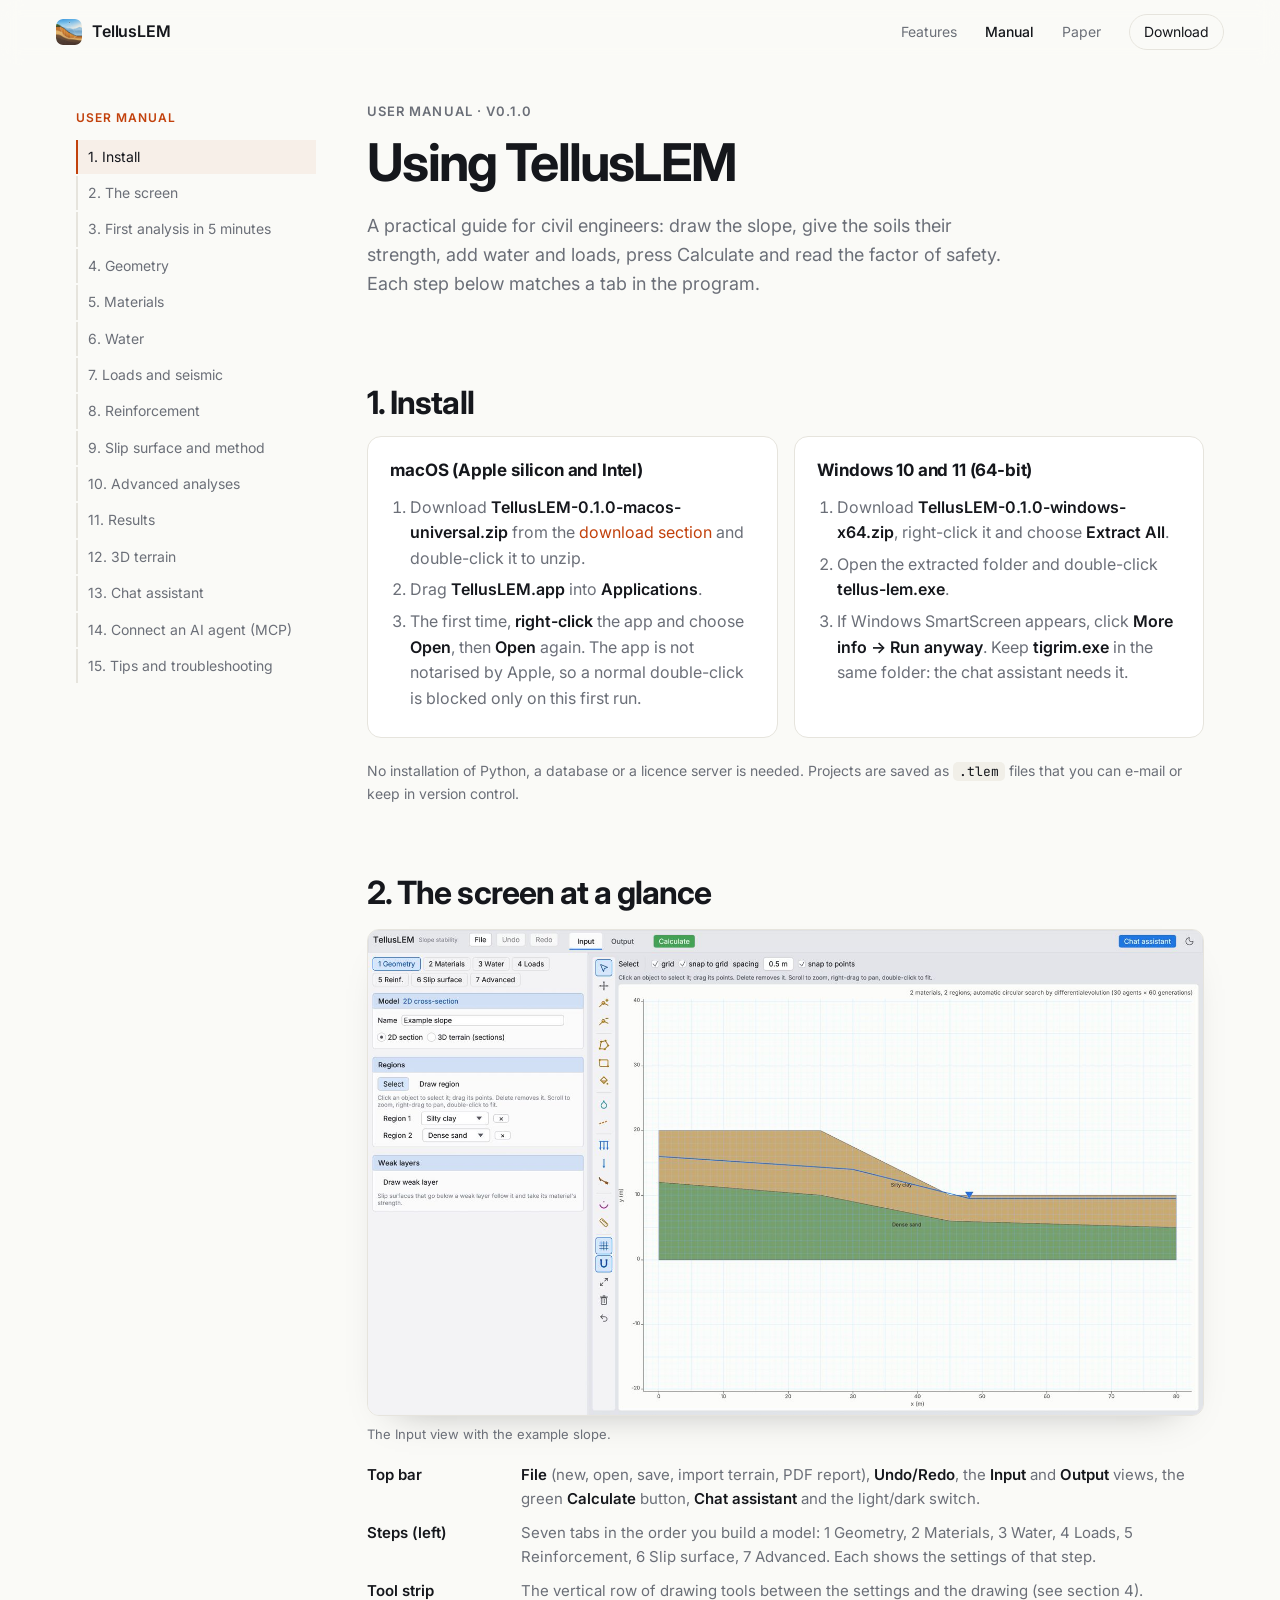
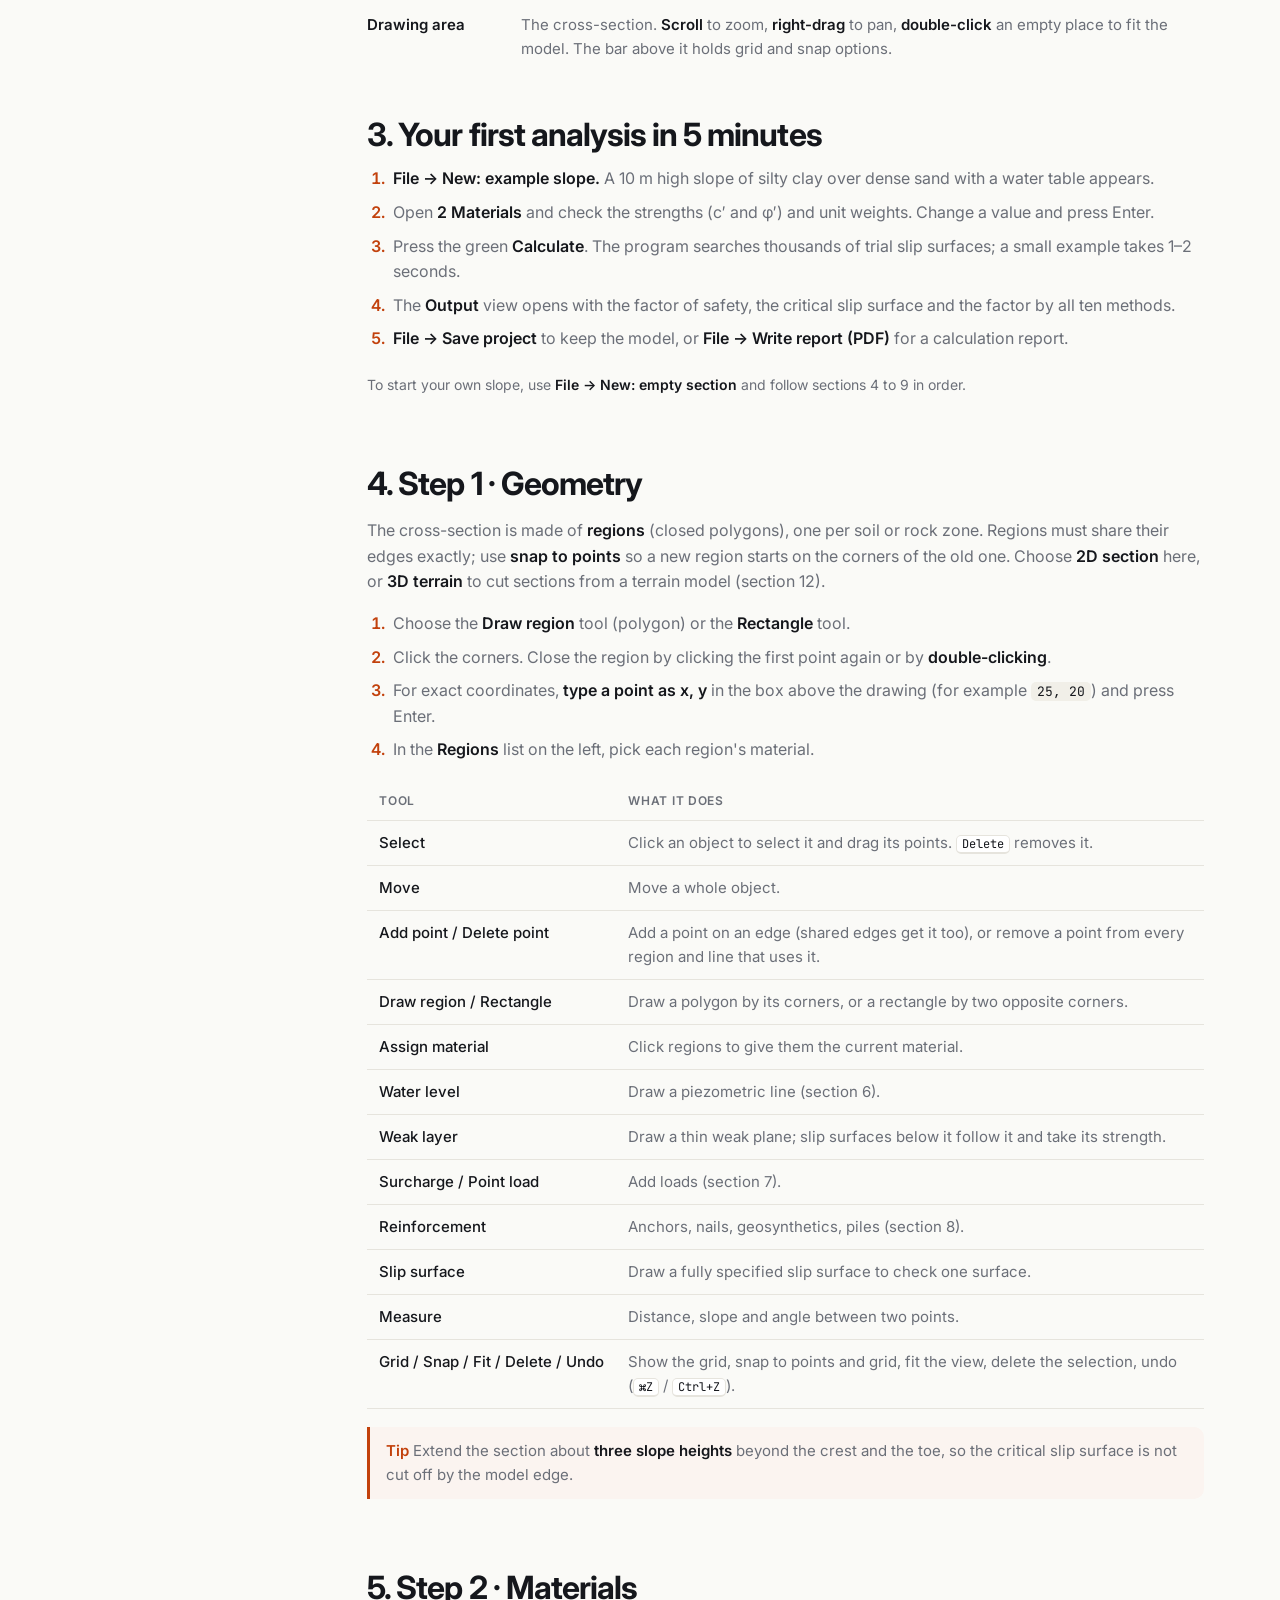
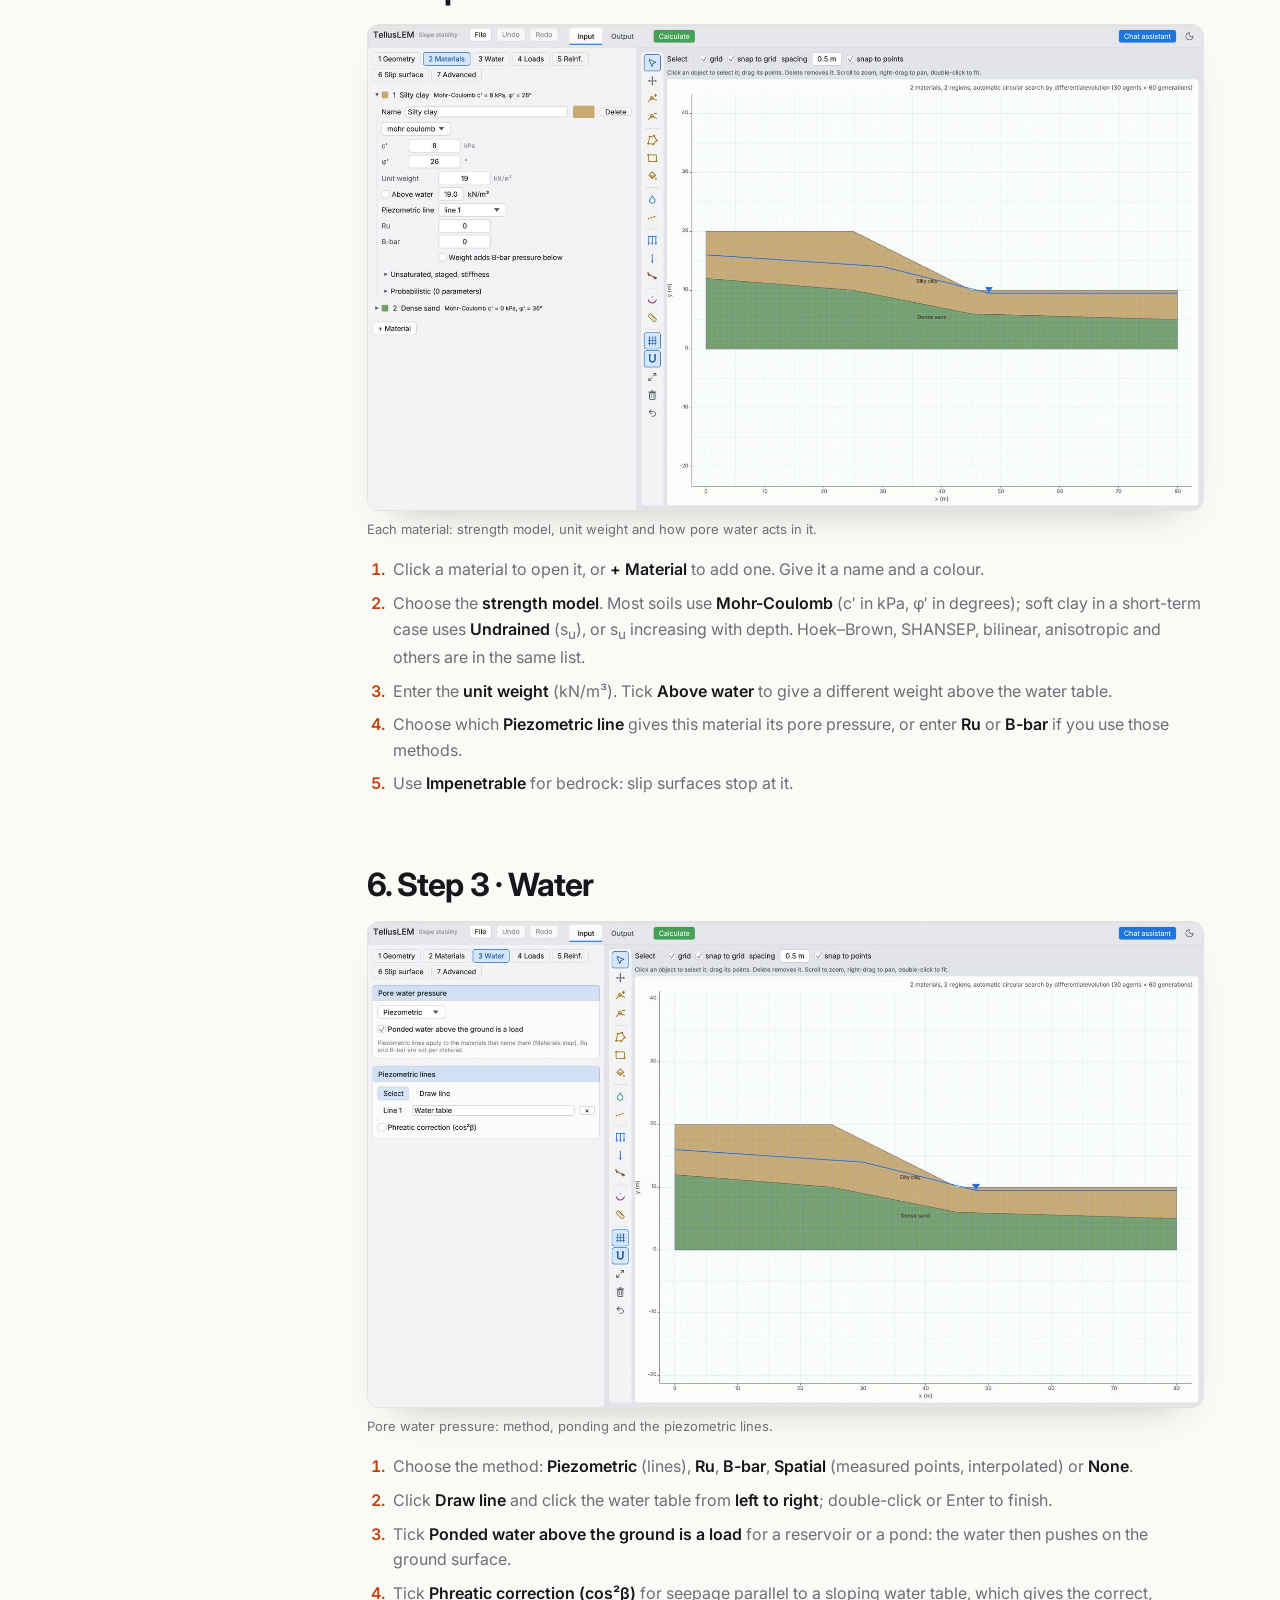
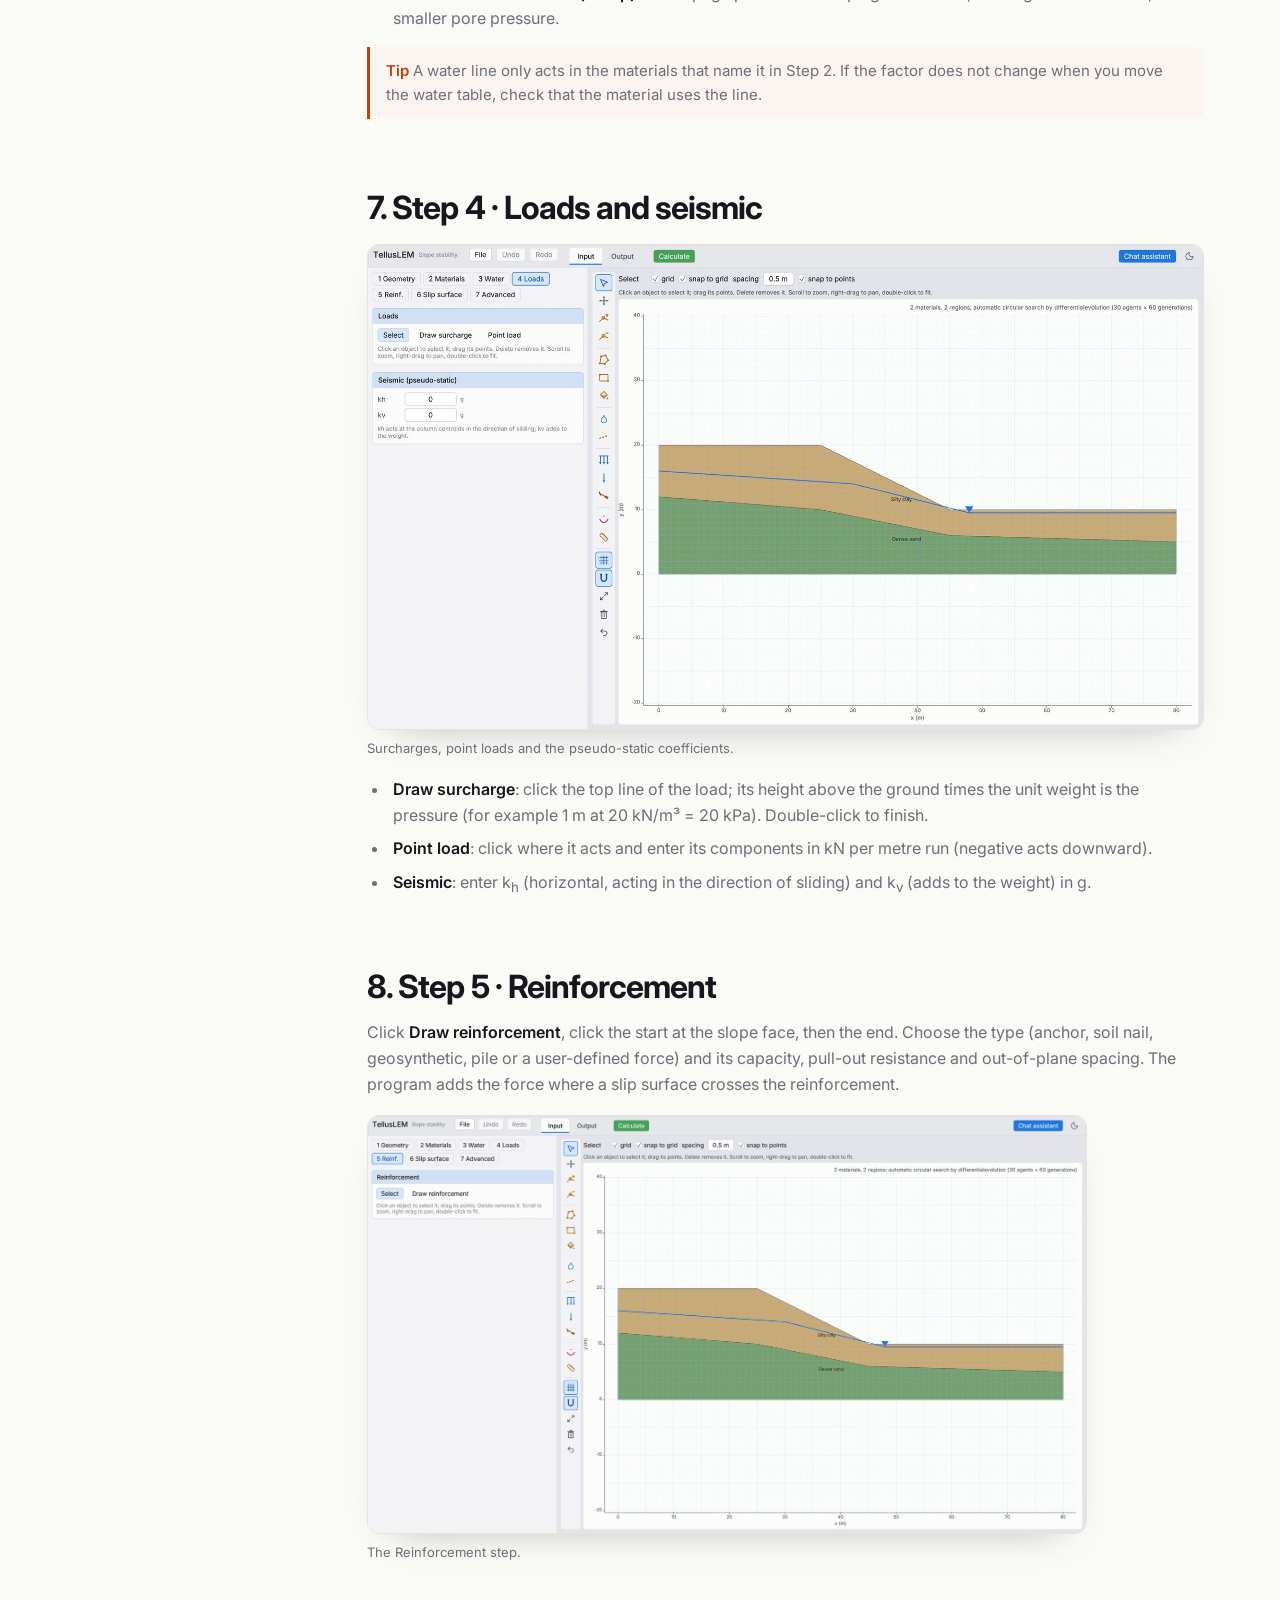
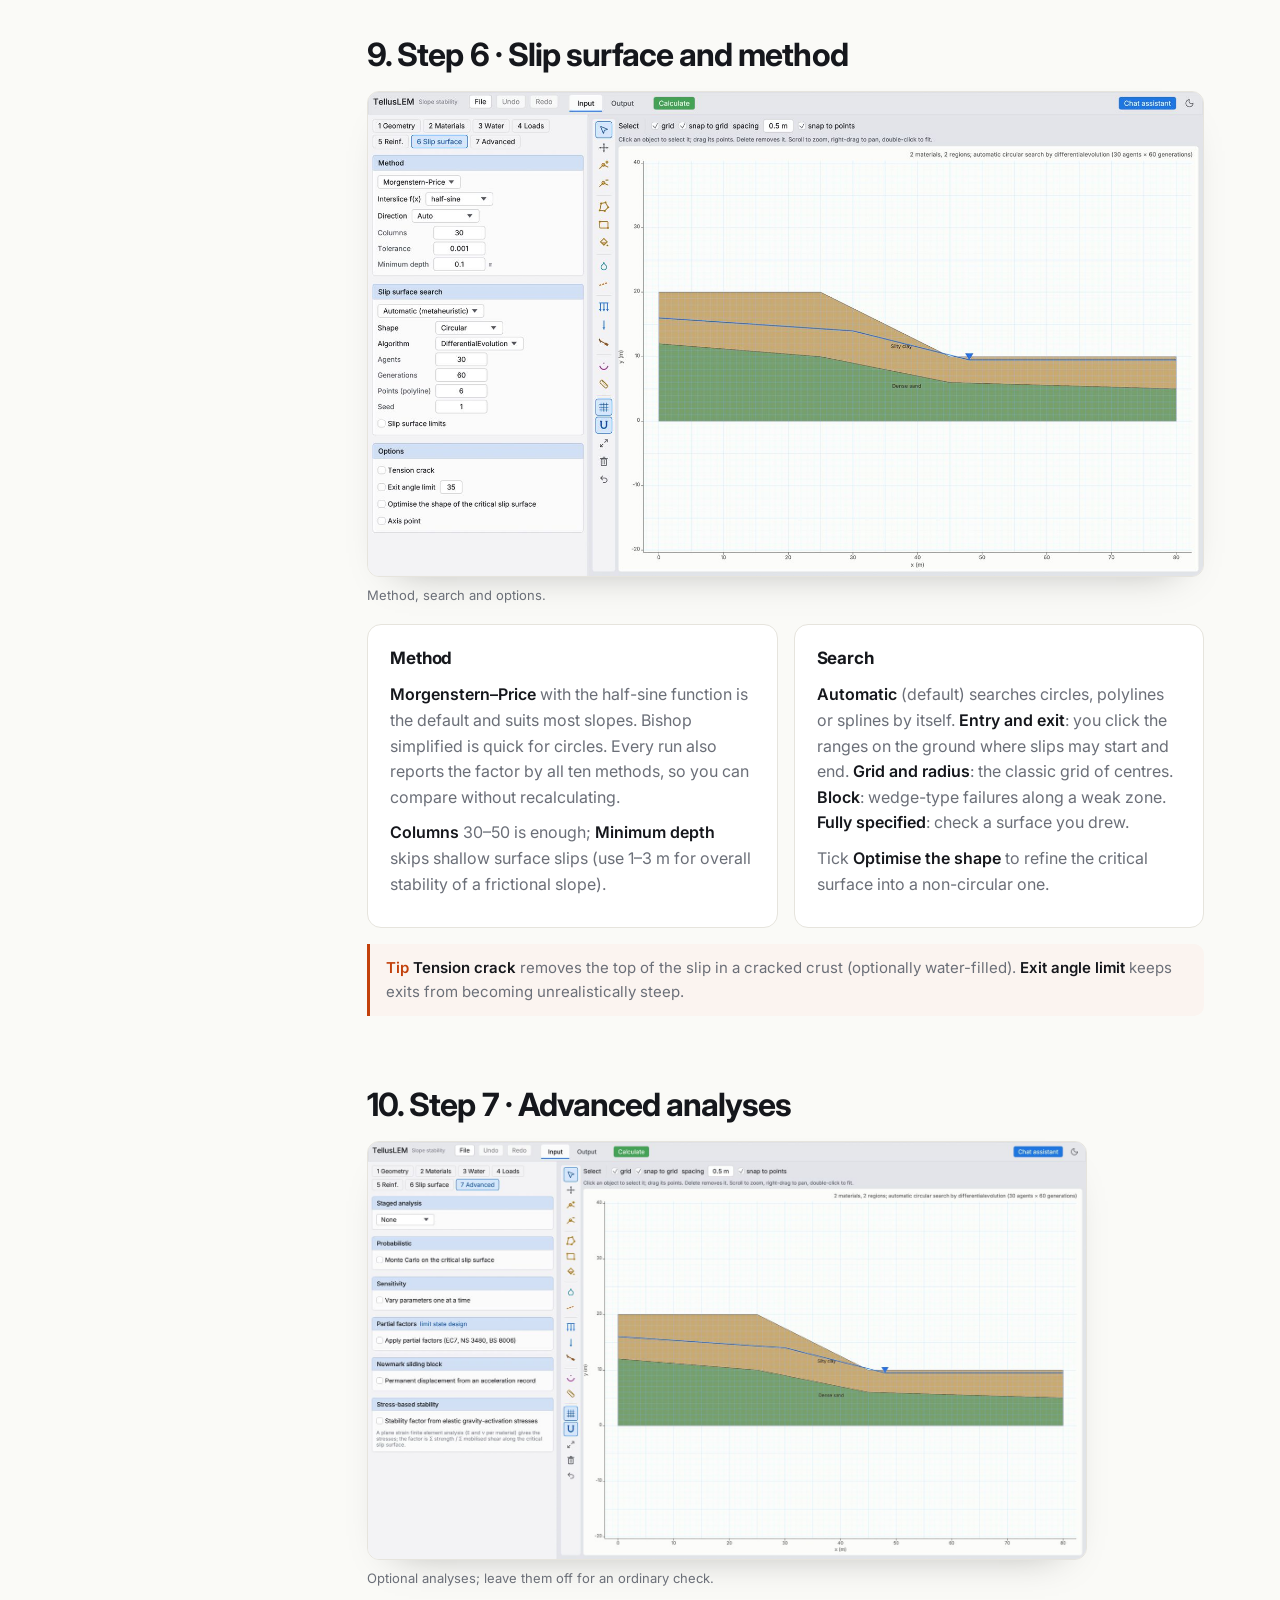
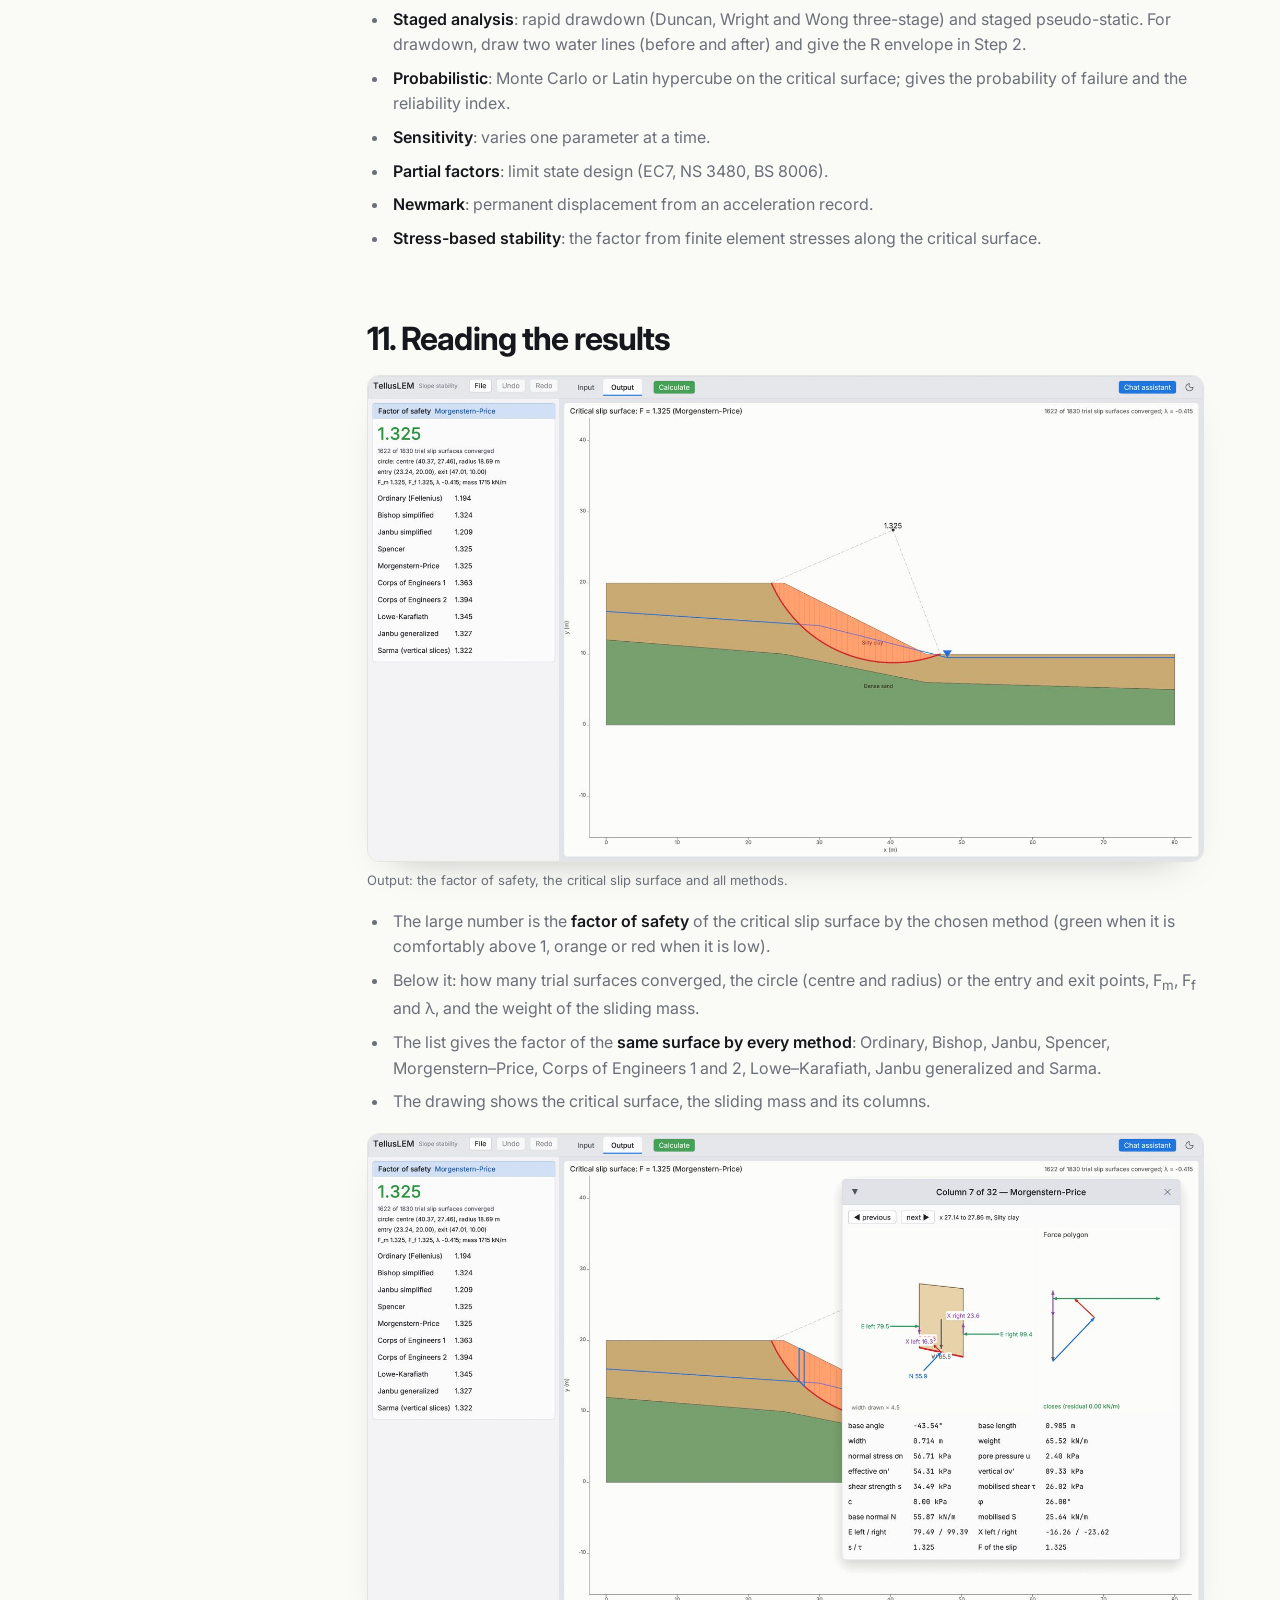
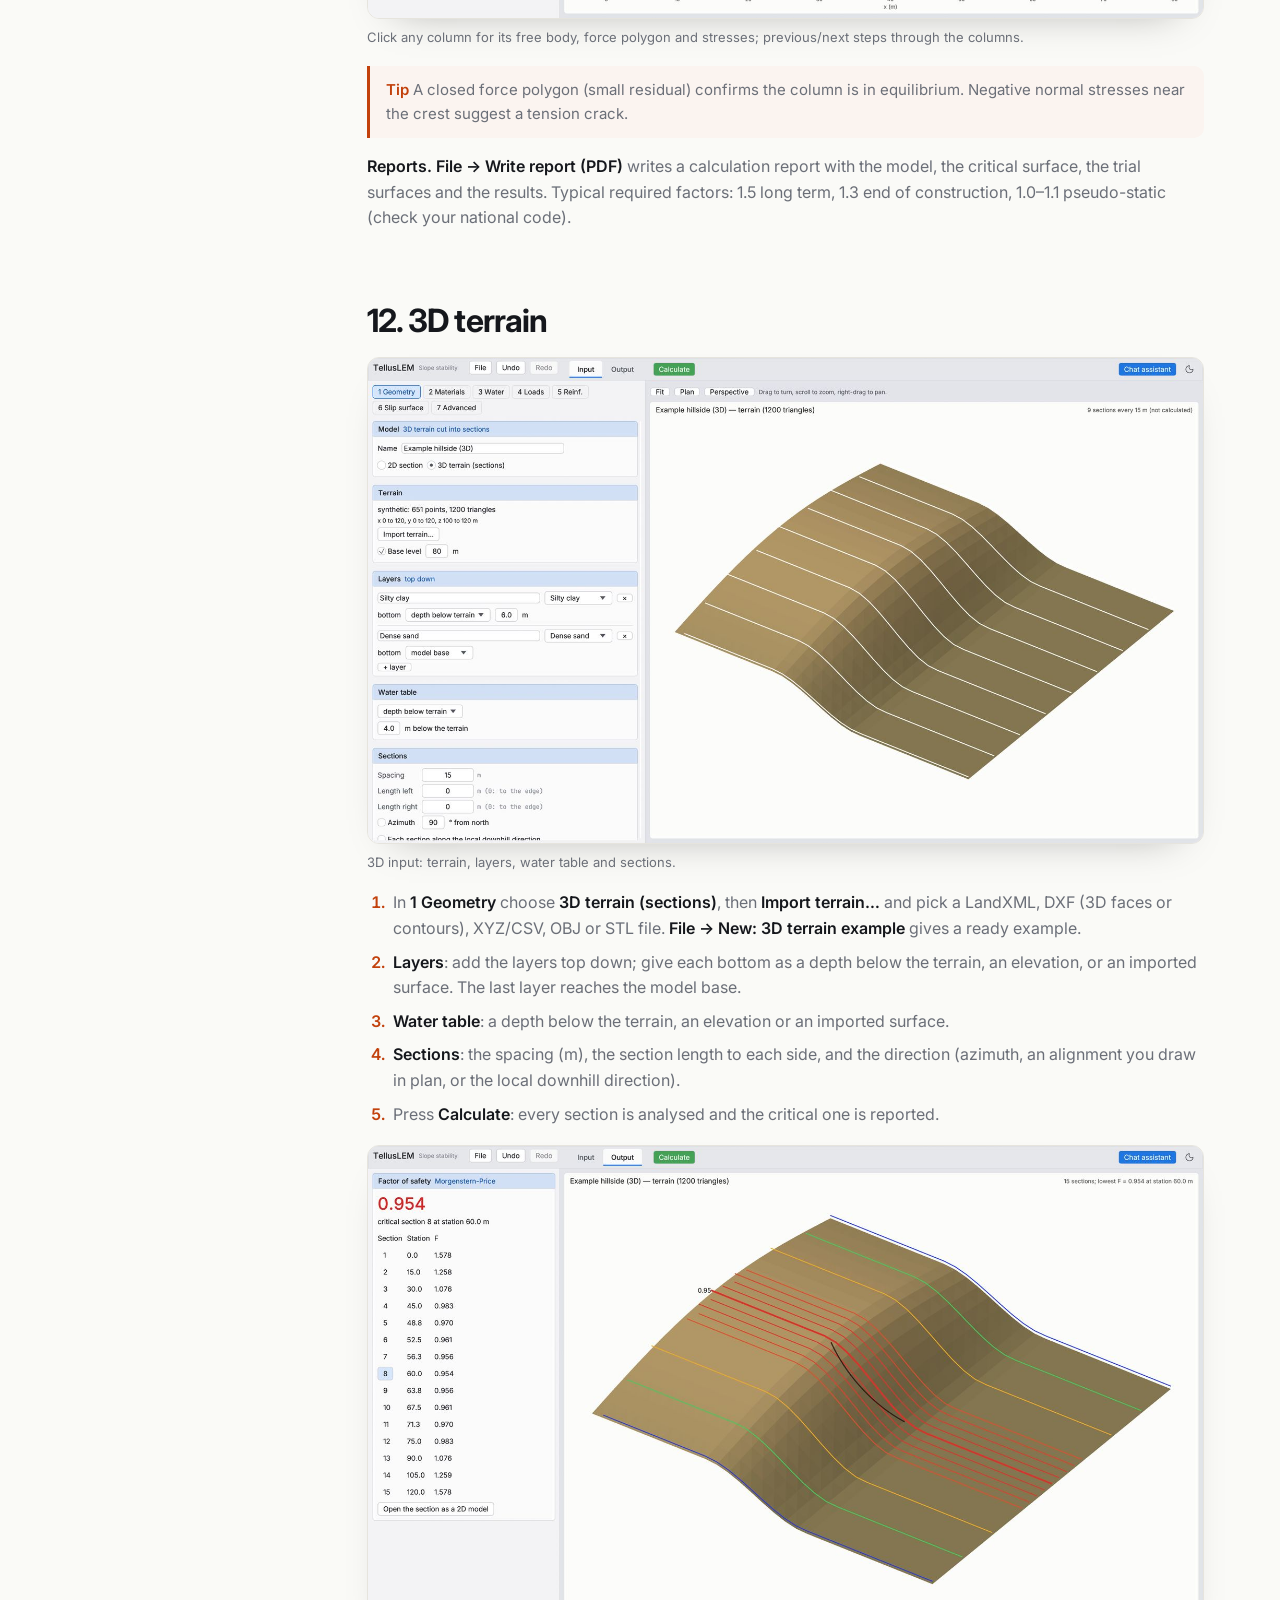
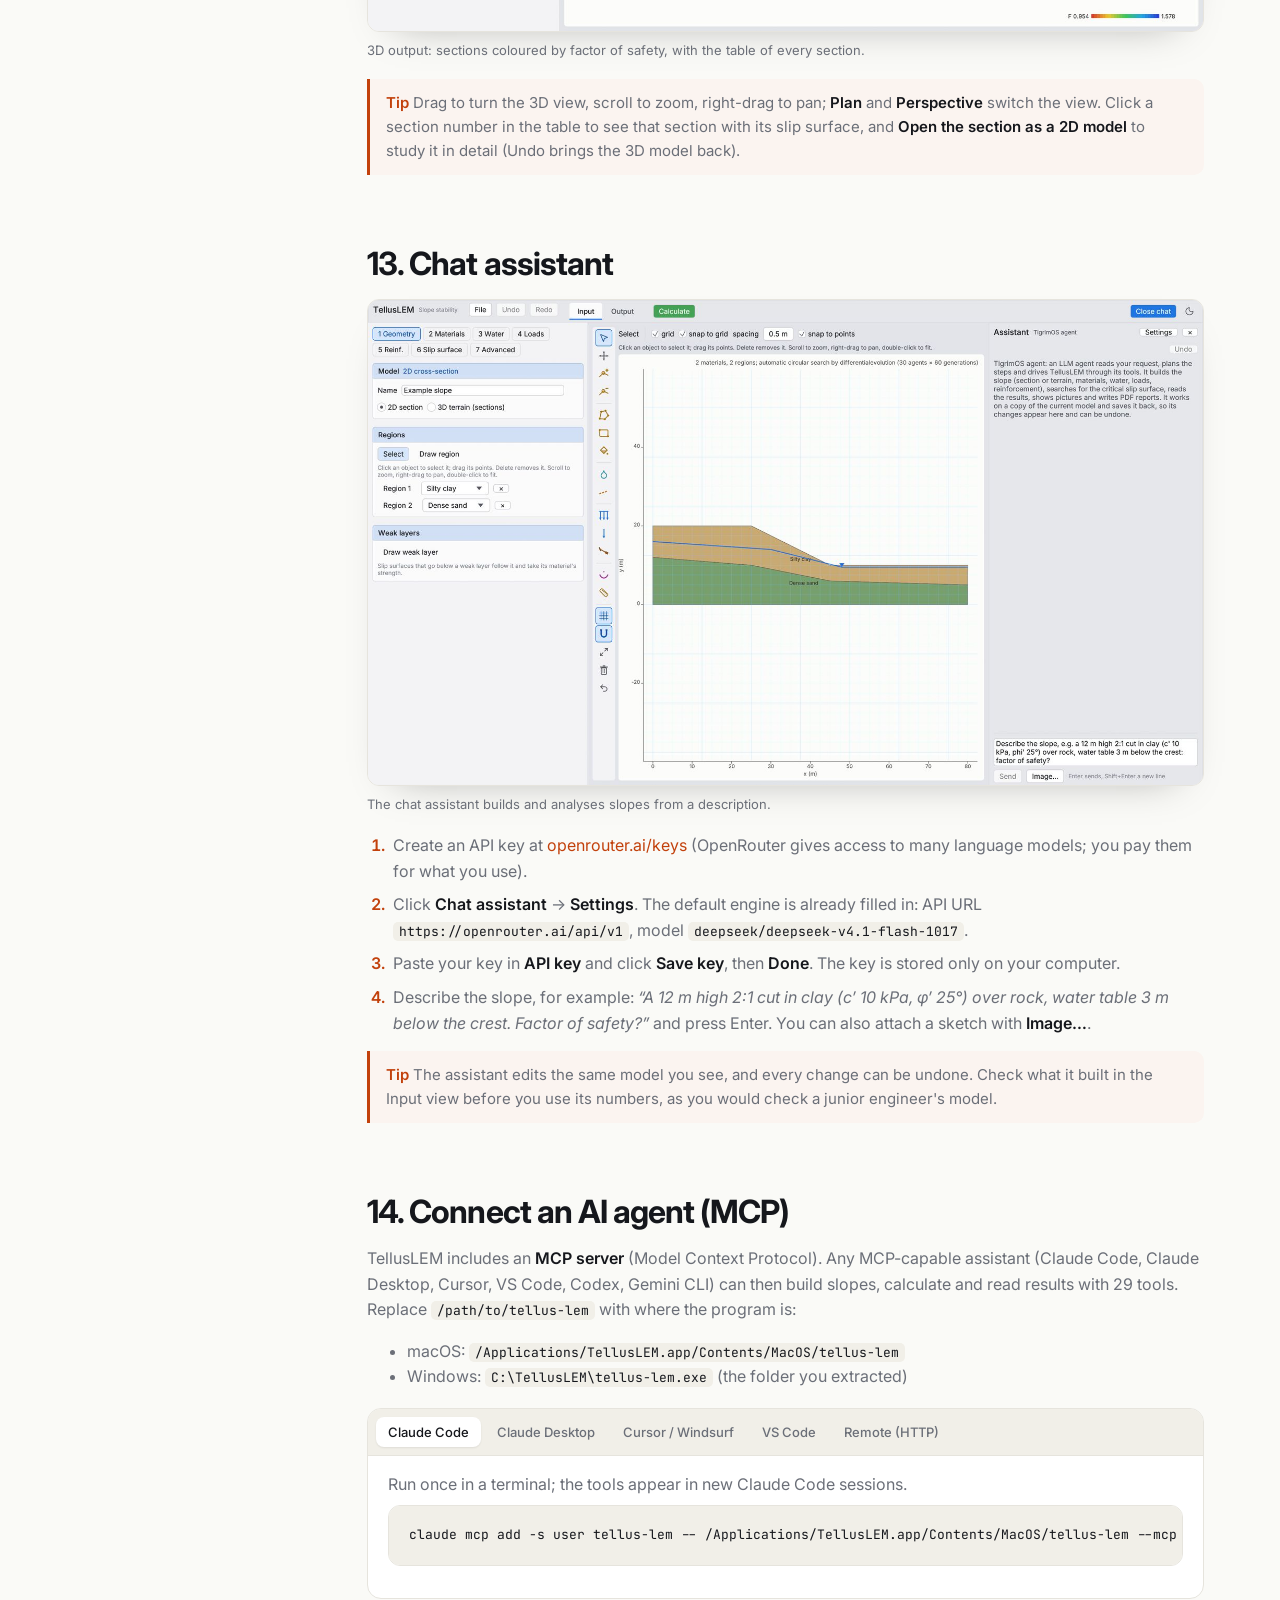
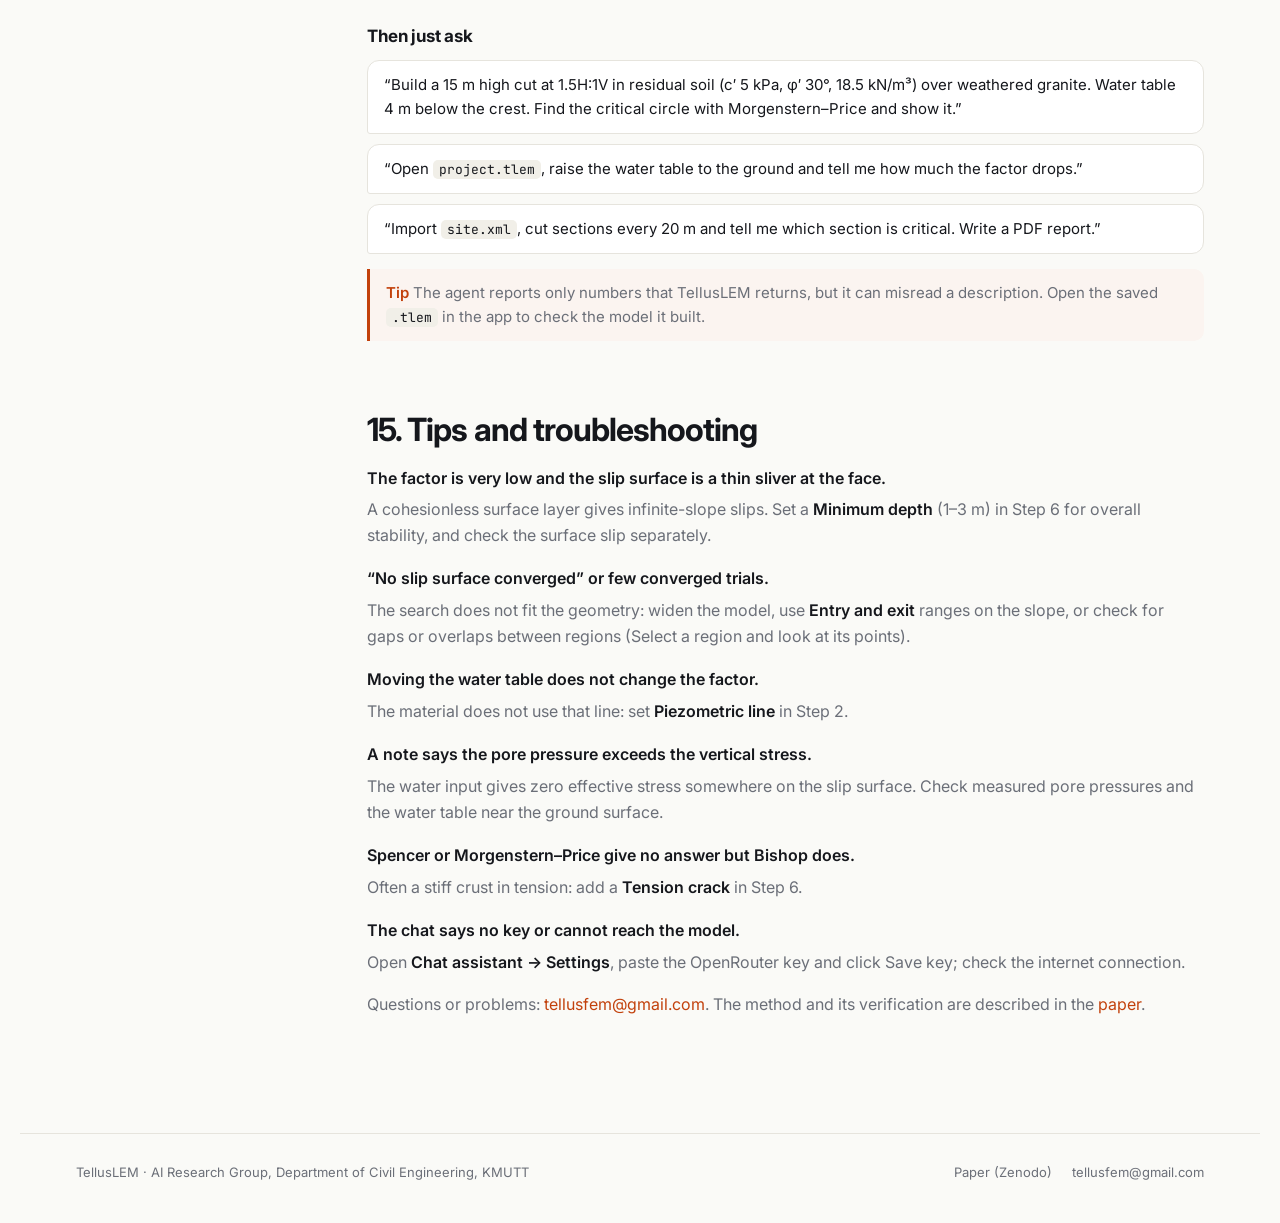
==== manual.html @ 7f84a5b9 "User manual page with screenshots and MCP setup; linked from the main page Co-Authored-By: Claude Op" ====
<!doctype html>
<html lang="en">
<head>
<meta charset="utf-8">
<meta name="viewport" content="width=device-width, initial-scale=1">
<title>TellusLEM user manual</title>
<meta name="description" content="How to use TellusLEM: install, draw a slope, set materials, water and loads, calculate, read the results, use 3D terrain, the chat assistant, and connect AI agents through MCP.">
<link rel="icon" href="assets/favicon-slope.png?v=2">
<link rel="preconnect" href="https://fonts.googleapis.com">
<link rel="preconnect" href="https://fonts.gstatic.com" crossorigin>
<link href="https://fonts.googleapis.com/css2?family=Inter:wght@400;500;600;700&family=JetBrains+Mono:wght@400;500&display=swap" rel="stylesheet">
<link rel="stylesheet" href="style.css?v=3">
<link rel="stylesheet" href="manual.css?v=1">
</head>
<body>

<header class="nav">
  <a class="brand" href="index.html"><img src="assets/logo-slope.png?v=2" alt=""><span>TellusLEM</span></a>
  <nav>
    <a href="index.html#features">Features</a>
    <a href="manual.html" class="current">Manual</a>
    <a href="https://zenodo.org/records/23582071">Paper</a>
    <a href="index.html#download" class="pill">Download</a>
  </nav>
</header>

<div class="manual">
  <aside class="toc" id="toc">
    <p class="toc-title">User manual</p>
    <a href="#install">1. Install</a>
    <a href="#screen">2. The screen</a>
    <a href="#first">3. First analysis in 5 minutes</a>
    <a href="#geometry">4. Geometry</a>
    <a href="#materials">5. Materials</a>
    <a href="#water">6. Water</a>
    <a href="#loads">7. Loads and seismic</a>
    <a href="#reinforcement">8. Reinforcement</a>
    <a href="#slip">9. Slip surface and method</a>
    <a href="#advanced">10. Advanced analyses</a>
    <a href="#output">11. Results</a>
    <a href="#terrain">12. 3D terrain</a>
    <a href="#chat">13. Chat assistant</a>
    <a href="#mcp">14. Connect an AI agent (MCP)</a>
    <a href="#tips">15. Tips and troubleshooting</a>
  </aside>

  <article class="doc">
    <header class="doc-head reveal">
      <p class="eyebrow">User manual · v0.1.0</p>
      <h1>Using TellusLEM</h1>
      <p class="lede">A practical guide for civil engineers: draw the slope, give the soils their strength, add water and loads, press Calculate and read the factor of safety. Each step below matches a tab in the program.</p>
    </header>

    <!-- 1 install -->
    <section id="install" class="sec">
      <h2>1. Install</h2>
      <div class="two">
        <div class="box reveal">
          <h3>macOS (Apple silicon and Intel)</h3>
          <ol>
            <li>Download <b>TellusLEM-0.1.0-macos-universal.zip</b> from the <a href="index.html#download">download section</a> and double-click it to unzip.</li>
            <li>Drag <b>TellusLEM.app</b> into <b>Applications</b>.</li>
            <li>The first time, <b>right-click</b> the app and choose <b>Open</b>, then <b>Open</b> again. The app is not notarised by Apple, so a normal double-click is blocked only on this first run.</li>
          </ol>
        </div>
        <div class="box reveal">
          <h3>Windows 10 and 11 (64-bit)</h3>
          <ol>
            <li>Download <b>TellusLEM-0.1.0-windows-x64.zip</b>, right-click it and choose <b>Extract All</b>.</li>
            <li>Open the extracted folder and double-click <b>tellus-lem.exe</b>.</li>
            <li>If Windows SmartScreen appears, click <b>More info → Run anyway</b>. Keep <b>tigrim.exe</b> in the same folder: the chat assistant needs it.</li>
          </ol>
        </div>
      </div>
      <p class="note reveal">No installation of Python, a database or a licence server is needed. Projects are saved as <code>.tlem</code> files that you can e-mail or keep in version control.</p>
    </section>

    <!-- 2 screen -->
    <section id="screen" class="sec">
      <h2>2. The screen at a glance</h2>
      <figure class="shot zoom reveal"><img src="assets/manual/geometry.jpg" alt="TellusLEM main window in the Input view with the example slope"><figcaption>The Input view with the example slope.</figcaption></figure>
      <div class="legend reveal">
        <div><b>Top bar</b><span><b>File</b> (new, open, save, import terrain, PDF report), <b>Undo/Redo</b>, the <b>Input</b> and <b>Output</b> views, the green <b>Calculate</b> button, <b>Chat assistant</b> and the light/dark switch.</span></div>
        <div><b>Steps (left)</b><span>Seven tabs in the order you build a model: 1 Geometry, 2 Materials, 3 Water, 4 Loads, 5 Reinforcement, 6 Slip surface, 7 Advanced. Each shows the settings of that step.</span></div>
        <div><b>Tool strip</b><span>The vertical row of drawing tools between the settings and the drawing (see section 4).</span></div>
        <div><b>Drawing area</b><span>The cross-section. <b>Scroll</b> to zoom, <b>right-drag</b> to pan, <b>double-click</b> an empty place to fit the model. The bar above it holds grid and snap options.</span></div>
      </div>
    </section>

    <!-- 3 first -->
    <section id="first" class="sec">
      <h2>3. Your first analysis in 5 minutes</h2>
      <ol class="steps reveal">
        <li><b>File → New: example slope.</b> A 10 m high slope of silty clay over dense sand with a water table appears.</li>
        <li>Open <b>2 Materials</b> and check the strengths (c′ and φ′) and unit weights. Change a value and press Enter.</li>
        <li>Press the green <b>Calculate</b>. The program searches thousands of trial slip surfaces; a small example takes 1–2 seconds.</li>
        <li>The <b>Output</b> view opens with the factor of safety, the critical slip surface and the factor by all ten methods.</li>
        <li><b>File → Save project</b> to keep the model, or <b>File → Write report (PDF)</b> for a calculation report.</li>
      </ol>
      <p class="note reveal">To start your own slope, use <b>File → New: empty section</b> and follow sections 4 to 9 in order.</p>
    </section>

    <!-- 4 geometry -->
    <section id="geometry" class="sec">
      <h2>4. Step 1 · Geometry</h2>
      <p class="reveal">The cross-section is made of <b>regions</b> (closed polygons), one per soil or rock zone. Regions must share their edges exactly; use <b>snap to points</b> so a new region starts on the corners of the old one. Choose <b>2D section</b> here, or <b>3D terrain</b> to cut sections from a terrain model (section 12).</p>
      <ol class="steps reveal">
        <li>Choose the <b>Draw region</b> tool (polygon) or the <b>Rectangle</b> tool.</li>
        <li>Click the corners. Close the region by clicking the first point again or by <b>double-clicking</b>.</li>
        <li>For exact coordinates, <b>type a point as x, y</b> in the box above the drawing (for example <code>25, 20</code>) and press Enter.</li>
        <li>In the <b>Regions</b> list on the left, pick each region's material.</li>
      </ol>
      <table class="tools reveal">
        <thead><tr><th>Tool</th><th>What it does</th></tr></thead>
        <tbody>
          <tr><td>Select</td><td>Click an object to select it and drag its points. <kbd>Delete</kbd> removes it.</td></tr>
          <tr><td>Move</td><td>Move a whole object.</td></tr>
          <tr><td>Add point / Delete point</td><td>Add a point on an edge (shared edges get it too), or remove a point from every region and line that uses it.</td></tr>
          <tr><td>Draw region / Rectangle</td><td>Draw a polygon by its corners, or a rectangle by two opposite corners.</td></tr>
          <tr><td>Assign material</td><td>Click regions to give them the current material.</td></tr>
          <tr><td>Water level</td><td>Draw a piezometric line (section 6).</td></tr>
          <tr><td>Weak layer</td><td>Draw a thin weak plane; slip surfaces below it follow it and take its strength.</td></tr>
          <tr><td>Surcharge / Point load</td><td>Add loads (section 7).</td></tr>
          <tr><td>Reinforcement</td><td>Anchors, nails, geosynthetics, piles (section 8).</td></tr>
          <tr><td>Slip surface</td><td>Draw a fully specified slip surface to check one surface.</td></tr>
          <tr><td>Measure</td><td>Distance, slope and angle between two points.</td></tr>
          <tr><td>Grid / Snap / Fit / Delete / Undo</td><td>Show the grid, snap to points and grid, fit the view, delete the selection, undo (<kbd>⌘Z</kbd> / <kbd>Ctrl+Z</kbd>).</td></tr>
        </tbody>
      </table>
      <p class="tip reveal">Extend the section about <b>three slope heights</b> beyond the crest and the toe, so the critical slip surface is not cut off by the model edge.</p>
    </section>

    <!-- 5 materials -->
    <section id="materials" class="sec">
      <h2>5. Step 2 · Materials</h2>
      <figure class="shot zoom reveal"><img src="assets/manual/materials.jpg" alt="Materials step with Mohr-Coulomb strength, unit weight and piezometric line"><figcaption>Each material: strength model, unit weight and how pore water acts in it.</figcaption></figure>
      <ol class="steps reveal">
        <li>Click a material to open it, or <b>+ Material</b> to add one. Give it a name and a colour.</li>
        <li>Choose the <b>strength model</b>. Most soils use <b>Mohr-Coulomb</b> (c′ in kPa, φ′ in degrees); soft clay in a short-term case uses <b>Undrained</b> (s<sub>u</sub>), or s<sub>u</sub> increasing with depth. Hoek–Brown, SHANSEP, bilinear, anisotropic and others are in the same list.</li>
        <li>Enter the <b>unit weight</b> (kN/m³). Tick <b>Above water</b> to give a different weight above the water table.</li>
        <li>Choose which <b>Piezometric line</b> gives this material its pore pressure, or enter <b>Ru</b> or <b>B-bar</b> if you use those methods.</li>
        <li>Use <b>Impenetrable</b> for bedrock: slip surfaces stop at it.</li>
      </ol>
    </section>

    <!-- 6 water -->
    <section id="water" class="sec">
      <h2>6. Step 3 · Water</h2>
      <figure class="shot zoom reveal"><img src="assets/manual/water.jpg" alt="Water step with the piezometric method and the water table line"><figcaption>Pore water pressure: method, ponding and the piezometric lines.</figcaption></figure>
      <ol class="steps reveal">
        <li>Choose the method: <b>Piezometric</b> (lines), <b>Ru</b>, <b>B-bar</b>, <b>Spatial</b> (measured points, interpolated) or <b>None</b>.</li>
        <li>Click <b>Draw line</b> and click the water table from <b>left to right</b>; double-click or Enter to finish.</li>
        <li>Tick <b>Ponded water above the ground is a load</b> for a reservoir or a pond: the water then pushes on the ground surface.</li>
        <li>Tick <b>Phreatic correction (cos²β)</b> for seepage parallel to a sloping water table, which gives the correct, smaller pore pressure.</li>
      </ol>
      <p class="tip reveal">A water line only acts in the materials that name it in Step 2. If the factor does not change when you move the water table, check that the material uses the line.</p>
    </section>

    <!-- 7 loads -->
    <section id="loads" class="sec">
      <h2>7. Step 4 · Loads and seismic</h2>
      <figure class="shot zoom reveal"><img src="assets/manual/loads.jpg" alt="Loads step with surcharge, point load and pseudo-static coefficients"><figcaption>Surcharges, point loads and the pseudo-static coefficients.</figcaption></figure>
      <ul class="steps reveal">
        <li><b>Draw surcharge</b>: click the top line of the load; its height above the ground times the unit weight is the pressure (for example 1 m at 20 kN/m³ = 20 kPa). Double-click to finish.</li>
        <li><b>Point load</b>: click where it acts and enter its components in kN per metre run (negative acts downward).</li>
        <li><b>Seismic</b>: enter k<sub>h</sub> (horizontal, acting in the direction of sliding) and k<sub>v</sub> (adds to the weight) in g.</li>
      </ul>
    </section>

    <!-- 8 reinforcement -->
    <section id="reinforcement" class="sec">
      <h2>8. Step 5 · Reinforcement</h2>
      <p class="reveal">Click <b>Draw reinforcement</b>, click the start at the slope face, then the end. Choose the type (anchor, soil nail, geosynthetic, pile or a user-defined force) and its capacity, pull-out resistance and out-of-plane spacing. The program adds the force where a slip surface crosses the reinforcement.</p>
      <figure class="shot zoom reveal small"><img src="assets/manual/reinforcement.jpg" alt="Reinforcement step"><figcaption>The Reinforcement step.</figcaption></figure>
    </section>

    <!-- 9 slip -->
    <section id="slip" class="sec">
      <h2>9. Step 6 · Slip surface and method</h2>
      <figure class="shot zoom reveal"><img src="assets/manual/slip.jpg" alt="Slip surface step with method and search settings"><figcaption>Method, search and options.</figcaption></figure>
      <div class="two">
        <div class="box reveal">
          <h3>Method</h3>
          <p><b>Morgenstern–Price</b> with the half-sine function is the default and suits most slopes. Bishop simplified is quick for circles. Every run also reports the factor by all ten methods, so you can compare without recalculating.</p>
          <p><b>Columns</b> 30–50 is enough; <b>Minimum depth</b> skips shallow surface slips (use 1–3 m for overall stability of a frictional slope).</p>
        </div>
        <div class="box reveal">
          <h3>Search</h3>
          <p><b>Automatic</b> (default) searches circles, polylines or splines by itself. <b>Entry and exit</b>: you click the ranges on the ground where slips may start and end. <b>Grid and radius</b>: the classic grid of centres. <b>Block</b>: wedge-type failures along a weak zone. <b>Fully specified</b>: check a surface you drew.</p>
          <p>Tick <b>Optimise the shape</b> to refine the critical surface into a non-circular one.</p>
        </div>
      </div>
      <p class="tip reveal"><b>Tension crack</b> removes the top of the slip in a cracked crust (optionally water-filled). <b>Exit angle limit</b> keeps exits from becoming unrealistically steep.</p>
    </section>

    <!-- 10 advanced -->
    <section id="advanced" class="sec">
      <h2>10. Step 7 · Advanced analyses</h2>
      <figure class="shot zoom reveal small"><img src="assets/manual/advanced.jpg" alt="Advanced step with staged, probabilistic and other analyses"><figcaption>Optional analyses; leave them off for an ordinary check.</figcaption></figure>
      <ul class="steps reveal">
        <li><b>Staged analysis</b>: rapid drawdown (Duncan, Wright and Wong three-stage) and staged pseudo-static. For drawdown, draw two water lines (before and after) and give the R envelope in Step 2.</li>
        <li><b>Probabilistic</b>: Monte Carlo or Latin hypercube on the critical surface; gives the probability of failure and the reliability index.</li>
        <li><b>Sensitivity</b>: varies one parameter at a time.</li>
        <li><b>Partial factors</b>: limit state design (EC7, NS 3480, BS 8006).</li>
        <li><b>Newmark</b>: permanent displacement from an acceleration record.</li>
        <li><b>Stress-based stability</b>: the factor from finite element stresses along the critical surface.</li>
      </ul>
    </section>

    <!-- 11 output -->
    <section id="output" class="sec">
      <h2>11. Reading the results</h2>
      <figure class="shot zoom reveal"><img src="assets/manual/output.jpg" alt="Output view with factor of safety 1.325 and the critical circle"><figcaption>Output: the factor of safety, the critical slip surface and all methods.</figcaption></figure>
      <ul class="steps reveal">
        <li>The large number is the <b>factor of safety</b> of the critical slip surface by the chosen method (green when it is comfortably above 1, orange or red when it is low).</li>
        <li>Below it: how many trial surfaces converged, the circle (centre and radius) or the entry and exit points, F<sub>m</sub>, F<sub>f</sub> and λ, and the weight of the sliding mass.</li>
        <li>The list gives the factor of the <b>same surface by every method</b>: Ordinary, Bishop, Janbu, Spencer, Morgenstern–Price, Corps of Engineers 1 and 2, Lowe–Karafiath, Janbu generalized and Sarma.</li>
        <li>The drawing shows the critical surface, the sliding mass and its columns.</li>
      </ul>
      <figure class="shot zoom reveal"><img src="assets/manual/column.jpg" alt="Column window with free body diagram, force polygon and stresses"><figcaption>Click any column for its free body, force polygon and stresses; previous/next steps through the columns.</figcaption></figure>
      <p class="tip reveal">A closed force polygon (small residual) confirms the column is in equilibrium. Negative normal stresses near the crest suggest a tension crack.</p>
      <p class="reveal"><b>Reports.</b> <b>File → Write report (PDF)</b> writes a calculation report with the model, the critical surface, the trial surfaces and the results. Typical required factors: 1.5 long term, 1.3 end of construction, 1.0–1.1 pseudo-static (check your national code).</p>
    </section>

    <!-- 12 terrain -->
    <section id="terrain" class="sec">
      <h2>12. 3D terrain</h2>
      <figure class="shot zoom reveal"><img src="assets/manual/3dinput.jpg" alt="3D terrain input with layers, water table and section settings"><figcaption>3D input: terrain, layers, water table and sections.</figcaption></figure>
      <ol class="steps reveal">
        <li>In <b>1 Geometry</b> choose <b>3D terrain (sections)</b>, then <b>Import terrain…</b> and pick a LandXML, DXF (3D faces or contours), XYZ/CSV, OBJ or STL file. <b>File → New: 3D terrain example</b> gives a ready example.</li>
        <li><b>Layers</b>: add the layers top down; give each bottom as a depth below the terrain, an elevation, or an imported surface. The last layer reaches the model base.</li>
        <li><b>Water table</b>: a depth below the terrain, an elevation or an imported surface.</li>
        <li><b>Sections</b>: the spacing (m), the section length to each side, and the direction (azimuth, an alignment you draw in plan, or the local downhill direction).</li>
        <li>Press <b>Calculate</b>: every section is analysed and the critical one is reported.</li>
      </ol>
      <figure class="shot zoom reveal"><img src="assets/manual/3d.jpg" alt="3D output with sections coloured by factor of safety"><figcaption>3D output: sections coloured by factor of safety, with the table of every section.</figcaption></figure>
      <p class="tip reveal">Drag to turn the 3D view, scroll to zoom, right-drag to pan; <b>Plan</b> and <b>Perspective</b> switch the view. Click a section number in the table to see that section with its slip surface, and <b>Open the section as a 2D model</b> to study it in detail (Undo brings the 3D model back).</p>
    </section>

    <!-- 13 chat -->
    <section id="chat" class="sec">
      <h2>13. Chat assistant</h2>
      <figure class="shot zoom reveal"><img src="assets/manual/chat.jpg" alt="Chat assistant panel next to the model"><figcaption>The chat assistant builds and analyses slopes from a description.</figcaption></figure>
      <ol class="steps reveal">
        <li>Create an API key at <a href="https://openrouter.ai/keys">openrouter.ai/keys</a> (OpenRouter gives access to many language models; you pay them for what you use).</li>
        <li>Click <b>Chat assistant</b> → <b>Settings</b>. The default engine is already filled in: API URL <code>https://openrouter.ai/api/v1</code>, model <code>deepseek/deepseek-v4.1-flash-1017</code>.</li>
        <li>Paste your key in <b>API key</b> and click <b>Save key</b>, then <b>Done</b>. The key is stored only on your computer.</li>
        <li>Describe the slope, for example: <i>“A 12 m high 2:1 cut in clay (c′ 10 kPa, φ′ 25°) over rock, water table 3 m below the crest. Factor of safety?”</i> and press Enter. You can also attach a sketch with <b>Image…</b>.</li>
      </ol>
      <p class="tip reveal">The assistant edits the same model you see, and every change can be undone. Check what it built in the Input view before you use its numbers, as you would check a junior engineer's model.</p>
    </section>

    <!-- 14 mcp -->
    <section id="mcp" class="sec">
      <h2>14. Connect an AI agent (MCP)</h2>
      <p class="reveal">TellusLEM includes an <b>MCP server</b> (Model Context Protocol). Any MCP-capable assistant (Claude Code, Claude Desktop, Cursor, VS Code, Codex, Gemini CLI) can then build slopes, calculate and read results with 29 tools. Replace <code>/path/to/tellus-lem</code> with where the program is:</p>
      <ul class="paths reveal">
        <li>macOS: <code>/Applications/TellusLEM.app/Contents/MacOS/tellus-lem</code></li>
        <li>Windows: <code>C:\TellusLEM\tellus-lem.exe</code> (the folder you extracted)</li>
      </ul>

      <div class="tabs reveal" id="mcp-tabs">
        <div class="tab-bar">
          <button class="on" data-tab="cc">Claude Code</button>
          <button data-tab="cd">Claude Desktop</button>
          <button data-tab="cu">Cursor / Windsurf</button>
          <button data-tab="vs">VS Code</button>
          <button data-tab="http">Remote (HTTP)</button>
        </div>
        <div class="tab on" data-tab="cc">
          <p>Run once in a terminal; the tools appear in new Claude Code sessions.</p>
          <pre class="code copy">claude mcp add -s user tellus-lem -- /Applications/TellusLEM.app/Contents/MacOS/tellus-lem --mcp</pre>
        </div>
        <div class="tab" data-tab="cd">
          <p>Open <b>Settings → Developer → Edit Config</b> and add, then restart Claude Desktop:</p>
          <pre class="code copy">{
  "mcpServers": {
    "tellus-lem": {
      "command": "/Applications/TellusLEM.app/Contents/MacOS/tellus-lem",
      "args": ["--mcp"]
    }
  }
}</pre>
        </div>
        <div class="tab" data-tab="cu">
          <p>In the MCP settings (Cursor: <b>Settings → MCP → Add new server</b>), add:</p>
          <pre class="code copy">{
  "mcpServers": {
    "tellus-lem": { "command": "C:\\TellusLEM\\tellus-lem.exe", "args": ["--mcp"] }
  }
}</pre>
        </div>
        <div class="tab" data-tab="vs">
          <p>Create <code>.vscode/mcp.json</code> in your project (Copilot agent mode):</p>
          <pre class="code copy">{
  "servers": {
    "tellus-lem": { "type": "stdio", "command": "/path/to/tellus-lem", "args": ["--mcp"] }
  }
}</pre>
        </div>
        <div class="tab" data-tab="http">
          <p>For agents on other computers, start one server with a secret token, then connect each agent to its address:</p>
          <pre class="code copy">tellus-lem --mcp --http 0.0.0.0:8787 --token YOUR-LONG-SECRET --root ~/tellus-work</pre>
          <pre class="code copy">claude mcp add --transport http tellus-lem http://SERVER:8787/mcp --header "Authorization: Bearer YOUR-LONG-SECRET"</pre>
          <p class="small">Each agent gets its own model. Use it on a local network or VPN, or behind an HTTPS proxy on the internet. Files can only be read and written inside <code>--root</code>.</p>
        </div>
      </div>

      <h3 class="reveal">Then just ask</h3>
      <div class="ask reveal">
        <p>“Build a 15 m high cut at 1.5H:1V in residual soil (c′ 5 kPa, φ′ 30°, 18.5 kN/m³) over weathered granite. Water table 4 m below the crest. Find the critical circle with Morgenstern–Price and show it.”</p>
        <p>“Open <code>project.tlem</code>, raise the water table to the ground and tell me how much the factor drops.”</p>
        <p>“Import <code>site.xml</code>, cut sections every 20 m and tell me which section is critical. Write a PDF report.”</p>
      </div>
      <p class="tip reveal">The agent reports only numbers that TellusLEM returns, but it can misread a description. Open the saved <code>.tlem</code> in the app to check the model it built.</p>
    </section>

    <!-- 15 tips -->
    <section id="tips" class="sec">
      <h2>15. Tips and troubleshooting</h2>
      <dl class="faq reveal">
        <dt>The factor is very low and the slip surface is a thin sliver at the face.</dt>
        <dd>A cohesionless surface layer gives infinite-slope slips. Set a <b>Minimum depth</b> (1–3 m) in Step 6 for overall stability, and check the surface slip separately.</dd>
        <dt>“No slip surface converged” or few converged trials.</dt>
        <dd>The search does not fit the geometry: widen the model, use <b>Entry and exit</b> ranges on the slope, or check for gaps or overlaps between regions (Select a region and look at its points).</dd>
        <dt>Moving the water table does not change the factor.</dt>
        <dd>The material does not use that line: set <b>Piezometric line</b> in Step 2.</dd>
        <dt>A note says the pore pressure exceeds the vertical stress.</dt>
        <dd>The water input gives zero effective stress somewhere on the slip surface. Check measured pore pressures and the water table near the ground surface.</dd>
        <dt>Spencer or Morgenstern–Price give no answer but Bishop does.</dt>
        <dd>Often a stiff crust in tension: add a <b>Tension crack</b> in Step 6.</dd>
        <dt>The chat says no key or cannot reach the model.</dt>
        <dd>Open <b>Chat assistant → Settings</b>, paste the OpenRouter key and click Save key; check the internet connection.</dd>
      </dl>
      <p class="reveal">Questions or problems: <a href="mailto:tellusfem@gmail.com">tellusfem@gmail.com</a>. The method and its verification are described in the <a href="https://zenodo.org/records/23582071">paper</a>.</p>
    </section>
  </article>
</div>

<div class="lightbox" id="lightbox" aria-hidden="true"><img alt=""></div>

<footer>
  <span>TellusLEM · AI Research Group, Department of Civil Engineering, KMUTT</span>
  <span class="links">
    <a href="https://zenodo.org/records/23582071">Paper (Zenodo)</a>
    <a href="mailto:tellusfem@gmail.com">tellusfem@gmail.com</a>
  </span>
</footer>

<script src="manual.js?v=1"></script>
</body>
</html>
---- style.css ----
:root {
  --bg: #fafaf7;
  --fg: #15171c;
  --muted: #6b6f78;
  --line: #e6e4dd;
  --card: #ffffff;
  --accent: #c2410c;
  --slip: #d1382b;
  --soil: #e9dcc1;
  --soil2: #d9c7a3;
  --code-bg: #f1efe8;
  --term-bg: #111317;
  --term-fg: #d7dae0;
  --radius: 14px;
  --sans: "Inter", -apple-system, BlinkMacSystemFont, "Segoe UI", sans-serif;
  --mono: "JetBrains Mono", ui-monospace, SFMono-Regular, Menlo, monospace;
}
@media (prefers-color-scheme: dark) {
  :root {
    --bg: #0f1114;
    --fg: #ecebe7;
    --muted: #9a9ea6;
    --line: #23262c;
    --card: #15181c;
    --soil: #3a3326;
    --soil2: #4a412f;
    --code-bg: #171a1f;
  }
}

* { box-sizing: border-box; }
html { scroll-behavior: smooth; }
body {
  margin: 0;
  background: var(--bg);
  color: var(--fg);
  font: 16px/1.6 var(--sans);
  -webkit-font-smoothing: antialiased;
}
a { color: inherit; text-decoration: none; }
img { max-width: 100%; display: block; }

/* nav */
.nav {
  position: sticky; top: 0; z-index: 10;
  display: flex; justify-content: space-between; align-items: center;
  padding: 14px clamp(16px, 5vw, 56px);
  background: color-mix(in srgb, var(--bg) 82%, transparent);
  backdrop-filter: blur(10px);
  border-bottom: 1px solid transparent;
  transition: border-color .3s;
}
.nav.scrolled { border-bottom-color: var(--line); }
.brand { display: flex; gap: 10px; align-items: center; font-weight: 600; letter-spacing: -.01em; }
.brand img { width: 26px; height: 26px; border-radius: 7px; }
.nav nav { display: flex; gap: clamp(12px, 3vw, 28px); align-items: center; font-size: 14px; color: var(--muted); }
.nav nav a:hover { color: var(--fg); }
.pill { color: var(--fg) !important; border: 1px solid var(--line); padding: 6px 14px; border-radius: 99px; }

/* hero */
.hero {
  position: relative; overflow: hidden;
  display: grid; grid-template-columns: 1.05fr 1fr; gap: clamp(24px, 4vw, 64px); align-items: center;
  padding: clamp(48px, 9vw, 120px) clamp(16px, 5vw, 56px) clamp(40px, 6vw, 80px);
  max-width: 1240px; margin: 0 auto;
}
.contours { position: absolute; inset: 0; width: 100%; height: 100%; color: var(--line); z-index: -1; }
.contours path { stroke-dasharray: 6 10; animation: drift 40s linear infinite; }
.contours path:nth-child(even) { animation-duration: 55s; animation-direction: reverse; }
@keyframes drift { to { stroke-dashoffset: -480; } }

.eyebrow { margin: 0 0 14px; font-size: 13px; letter-spacing: .08em; text-transform: uppercase; color: var(--accent); font-weight: 600; }
h1 { margin: 0; font-size: clamp(38px, 6vw, 68px); line-height: 1.04; letter-spacing: -.035em; font-weight: 700; }
h1 .and { color: var(--muted); font-weight: 500; }
.lede { margin: 22px 0 30px; max-width: 520px; color: var(--muted); font-size: clamp(16px, 1.6vw, 18px); }
.cta { display: flex; gap: 12px; flex-wrap: wrap; }
.btn { padding: 11px 20px; border-radius: 10px; font-weight: 500; font-size: 15px; transition: transform .2s, background .2s, border-color .2s; }
.btn:hover { transform: translateY(-2px); }
.btn.primary { background: var(--fg); color: var(--bg); }
.btn.ghost { border: 1px solid var(--line); }
.btn.ghost:hover { border-color: var(--muted); }

.slope { margin: 0; }
.slope svg { width: 100%; height: auto; overflow: visible; }
.slope figcaption { margin-top: 6px; font-size: 13px; color: var(--muted); text-align: center; }
.soil { fill: var(--soil); }
.layer { stroke: var(--soil2); stroke-width: 1.5; stroke-dasharray: 4 5; }
.ground { fill: none; stroke: var(--fg); stroke-width: 2; stroke-linejoin: round; }
.slip { fill: none; stroke: var(--slip); stroke-width: 3; stroke-linecap: round; }
.centre { fill: var(--slip); opacity: 0; transition: opacity .6s; }
.radius { stroke: var(--slip); stroke-width: 1; stroke-dasharray: 3 4; opacity: .55; }
#slices line { stroke: color-mix(in srgb, var(--fg) 45%, transparent); stroke-width: 1; opacity: 0; transition: opacity .35s; }
#slices line.on { opacity: 1; }
#slices path { fill: color-mix(in srgb, var(--slip) 16%, transparent); opacity: 0; transition: opacity .8s; }
#slices path.on { opacity: 1; }
.fs-text { font: 600 22px var(--mono); fill: var(--fg); opacity: 0; transition: opacity .6s; }
.fs.on .fs-text { opacity: 1; }

/* numbers */
.numbers {
  display: grid; grid-template-columns: repeat(4, 1fr);
  max-width: 1240px; margin: 0 auto; padding: 0 clamp(16px, 5vw, 56px);
  border-top: 1px solid var(--line); border-bottom: 1px solid var(--line);
}
.num { padding: 28px 8px; text-align: center; }
.num + .num { border-left: 1px solid var(--line); }
.num b { display: block; font-size: clamp(30px, 4vw, 44px); font-weight: 700; letter-spacing: -.03em; font-variant-numeric: tabular-nums; }
.num span { font-size: 14px; color: var(--muted); }

/* blocks */
.block { max-width: 1240px; margin: 0 auto; padding: clamp(64px, 9vw, 120px) clamp(16px, 5vw, 56px) 0; }
h2 { margin: 0 0 18px; font-size: clamp(28px, 3.6vw, 42px); line-height: 1.12; letter-spacing: -.03em; font-weight: 700; max-width: 760px; }
.block p { color: var(--muted); max-width: 560px; }
.grid { display: grid; grid-template-columns: repeat(3, 1fr); gap: 16px; margin-top: 36px; }
.card {
  background: var(--card); border: 1px solid var(--line); border-radius: var(--radius); padding: 24px;
  transition: transform .3s, border-color .3s, box-shadow .3s;
}
.card:hover { transform: translateY(-4px); border-color: color-mix(in srgb, var(--accent) 40%, var(--line)); box-shadow: 0 12px 30px -18px rgba(0,0,0,.25); }
.card h3 { margin: 0 0 8px; font-size: 17px; letter-spacing: -.01em; }
.card p { margin: 0; font-size: 15px; }

.split { display: grid; grid-template-columns: 1fr 1fr; gap: clamp(28px, 5vw, 72px); align-items: center; }
.split.narrow { grid-template-columns: .9fr 1.1fr; }
.code {
  margin: 24px 0 0; padding: 18px 20px; background: var(--code-bg); border-radius: 12px;
  font: 13px/1.7 var(--mono); overflow-x: auto; color: var(--fg); border: 1px solid var(--line);
}
.code .c { color: var(--muted); }

/* terminal */
.terminal { background: var(--term-bg); color: var(--term-fg); border-radius: var(--radius); overflow: hidden; box-shadow: 0 30px 60px -30px rgba(0,0,0,.45); }
.term-bar { display: flex; gap: 7px; align-items: center; padding: 12px 14px; border-bottom: 1px solid #23262c; font-size: 12px; color: #8b9099; }
.term-bar i { width: 10px; height: 10px; border-radius: 50%; background: #34373e; }
.term-bar span { margin-left: 8px; font-family: var(--mono); }
.term-body { padding: 16px 18px; min-height: 330px; font: 13px/1.75 var(--mono); white-space: pre-wrap; }
.term-body .u { color: #f0f1f3; }
.term-body .t { color: #e0a96d; }
.term-body .ok { color: #7fc8a9; }
.term-body .r { color: #c8cbd1; }
.term-body .f { color: #ff8a7a; font-weight: 500; }
.cursor { display: inline-block; width: 7px; height: 15px; background: #d7dae0; vertical-align: -2px; animation: blink 1s steps(1) infinite; }
@keyframes blink { 50% { opacity: 0; } }

/* screenshots */
.shots { display: grid; grid-template-columns: 1.3fr 1fr; grid-template-rows: auto auto; gap: 18px; }
.shot { margin: 0; }
.shot:first-child { grid-row: span 2; }
.shot img { border-radius: var(--radius); border: 1px solid var(--line); transition: transform .6s cubic-bezier(.2,.7,.2,1); }
.shot:hover img { transform: scale(1.015); }
.shot figcaption { margin-top: 10px; font-size: 13px; color: var(--muted); }

/* bars */
.bars { display: grid; gap: 14px; }
.bar-head, .bar-row { display: grid; grid-template-columns: 170px 1fr 1fr; gap: 12px; align-items: center; font-size: 14px; }
.bar-head { color: var(--muted); font-size: 12px; text-transform: uppercase; letter-spacing: .06em; }
.bar-row .name { color: var(--fg); }
.track { position: relative; height: 26px; background: var(--code-bg); border-radius: 7px; overflow: hidden; }
.fill { position: absolute; inset: 0 auto 0 0; width: 0; border-radius: 7px; transition: width 1.4s cubic-bezier(.2,.7,.2,1); display: flex; align-items: center; justify-content: flex-end; padding-right: 8px; font: 500 12px var(--mono); }
.fill.tl { background: var(--fg); color: var(--bg); }
.fill.s2 { background: color-mix(in srgb, var(--muted) 35%, transparent); color: var(--fg); }

/* download */
.download { text-align: center; padding-bottom: 40px; }
.download h2, .download p { margin-left: auto; margin-right: auto; }
.dl { display: flex; gap: 16px; justify-content: center; flex-wrap: wrap; margin-top: 30px; }
.dl-card {
  width: min(320px, 100%); padding: 26px; border: 1px solid var(--line); border-radius: var(--radius); background: var(--card);
  display: grid; gap: 4px; text-align: left; transition: transform .3s, border-color .3s;
}
.dl-card:hover { transform: translateY(-4px); border-color: var(--fg); }
.dl-card b { font-size: 20px; }
.dl-card span { color: var(--muted); font-size: 14px; }
.dl-card em { font-style: normal; font: 12px var(--mono); color: var(--accent); margin-top: 8px; }
.note { font-size: 13px; margin-top: 22px; }

footer {
  max-width: 1240px; margin: 80px auto 0; padding: 28px clamp(16px, 5vw, 56px) 40px;
  border-top: 1px solid var(--line); display: flex; justify-content: space-between; gap: 16px; flex-wrap: wrap;
  font-size: 13px; color: var(--muted);
}
footer a:hover { color: var(--fg); }

/* reveal on scroll */
.reveal { opacity: 0; transform: translateY(18px); transition: opacity .8s cubic-bezier(.2,.7,.2,1), transform .8s cubic-bezier(.2,.7,.2,1); }
.reveal.in { opacity: 1; transform: none; }

/* small screens */
@media (max-width: 900px) {
  .hero, .split, .split.narrow { grid-template-columns: 1fr; }
  .grid { grid-template-columns: 1fr 1fr; }
  .shots { grid-template-columns: 1fr; }
  .shot:first-child { grid-row: auto; }
}
@media (max-width: 600px) {
  .nav nav a:not(.pill) { display: none; }
  .numbers { grid-template-columns: 1fr 1fr; }
  .num:nth-child(3) { border-left: none; }
  .num:nth-child(n+3) { border-top: 1px solid var(--line); }
  .grid { grid-template-columns: 1fr; }
  .bar-head, .bar-row { grid-template-columns: 110px 1fr 1fr; font-size: 13px; }
}

/* no motion for those who ask */
@media (prefers-reduced-motion: reduce) {
  * { animation: none !important; transition: none !important; }
  .reveal { opacity: 1; transform: none; }
}

/* grid and flex children may shrink below their content (long code lines scroll instead) */
.hero > *, .split > *, .grid > *, .shots > *, .numbers > *, .bars > * { min-width: 0; }
.term-body { overflow-wrap: anywhere; }

footer .links { display: flex; gap: 20px; flex-wrap: wrap; }
.btn.paper { display: inline-block; margin-top: 8px; }
.block p.cite { font-size: 12px; margin-top: 14px; }

.manual-link { display: inline-block; margin-top: 16px; }
.manual-cta { display: inline-block; margin-top: 20px; }
---- manual.css ----
/* user manual page: a sticky contents column and a reading column */
.nav nav a.current { color: var(--fg); font-weight: 500; }

.manual {
  max-width: 1240px; margin: 0 auto;
  display: grid; grid-template-columns: 240px 1fr; gap: clamp(24px, 4vw, 64px);
  padding: 0 clamp(16px, 5vw, 56px);
}
.manual > * { min-width: 0; }

.toc {
  position: sticky; top: 72px; align-self: start;
  max-height: calc(100vh - 90px); overflow: auto;
  padding: 36px 0 24px; display: flex; flex-direction: column; gap: 2px;
  font-size: 14px;
}
.toc-title { margin: 0 0 10px; font-size: 12px; letter-spacing: .08em; text-transform: uppercase; color: var(--accent); font-weight: 600; }
.toc a { color: var(--muted); padding: 6px 10px; border-left: 2px solid var(--line); transition: color .2s, border-color .2s, background .2s; }
.toc a:hover { color: var(--fg); }
.toc a.active { color: var(--fg); border-left-color: var(--accent); background: color-mix(in srgb, var(--accent) 6%, transparent); }

.doc { padding: 36px 0 20px; }
.doc-head h1 { font-size: clamp(34px, 5vw, 52px); }
.doc-head .lede { max-width: 640px; }
.sec { padding-top: 56px; scroll-margin-top: 70px; }
.sec h2 { font-size: clamp(24px, 2.8vw, 32px); margin-bottom: 14px; }
.sec h3 { font-size: 17px; margin: 0 0 10px; letter-spacing: -.01em; }
.doc p, .doc li, .doc dd { color: var(--muted); }
.doc b, .doc dt { color: var(--fg); font-weight: 600; }
.doc a { color: var(--accent); }
.doc a:hover { text-decoration: underline; }
.doc code { font: 13px var(--mono); background: var(--code-bg); padding: 1px 6px; border-radius: 5px; color: var(--fg); }
kbd { font: 12px var(--mono); border: 1px solid var(--line); border-bottom-width: 2px; border-radius: 5px; padding: 0 5px; background: var(--card); color: var(--fg); }

.steps { padding-left: 22px; margin: 14px 0; }
.steps li { margin: 8px 0; padding-left: 4px; }
ol.steps li::marker { color: var(--accent); font-weight: 600; }
.paths { margin: 10px 0 18px; }

.two { display: grid; grid-template-columns: 1fr 1fr; gap: 16px; margin: 16px 0; }
.two > * { min-width: 0; }
.box { background: var(--card); border: 1px solid var(--line); border-radius: var(--radius); padding: 20px 22px; }
.box ol { padding-left: 20px; margin: 0; }
.box li { margin: 6px 0; }
.box p { margin: 0 0 10px; }

.note { font-size: 14px; }
.tip {
  border-left: 3px solid var(--accent); background: color-mix(in srgb, var(--accent) 6%, var(--card));
  padding: 12px 16px; border-radius: 0 10px 10px 0; font-size: 15px;
}
.tip::before { content: "Tip  "; color: var(--accent); font-weight: 600; }
.small { font-size: 13px; }

/* screenshots */
.shot.zoom { margin: 18px 0; cursor: zoom-in; }
.shot.zoom img { width: 100%; border-radius: 12px; border: 1px solid var(--line); box-shadow: 0 18px 40px -28px rgba(0,0,0,.35); transition: transform .4s cubic-bezier(.2,.7,.2,1), box-shadow .4s; }
.shot.zoom:hover img { transform: translateY(-3px); box-shadow: 0 26px 50px -28px rgba(0,0,0,.45); }
.shot.small { max-width: 720px; }
.shot figcaption { margin-top: 8px; font-size: 13px; color: var(--muted); }

.legend { display: grid; gap: 10px; margin-top: 10px; }
.legend div { display: grid; grid-template-columns: 140px 1fr; gap: 14px; font-size: 15px; }
.legend span { color: var(--muted); }

table.tools { width: 100%; border-collapse: collapse; margin: 18px 0; font-size: 15px; }
.tools th, .tools td { text-align: left; padding: 10px 12px; border-bottom: 1px solid var(--line); vertical-align: top; }
.tools th { font-size: 12px; text-transform: uppercase; letter-spacing: .06em; color: var(--muted); font-weight: 600; }
.tools td:first-child { white-space: nowrap; color: var(--fg); font-weight: 500; width: 1%; }
.tools td { color: var(--muted); }

/* MCP tabs */
.tabs { border: 1px solid var(--line); border-radius: var(--radius); background: var(--card); overflow: hidden; margin: 10px 0 24px; }
.tab-bar { display: flex; flex-wrap: wrap; gap: 4px; padding: 8px; border-bottom: 1px solid var(--line); background: var(--code-bg); }
.tab-bar button { font: 500 13px var(--sans); color: var(--muted); background: none; border: 0; padding: 7px 12px; border-radius: 8px; cursor: pointer; transition: background .2s, color .2s; }
.tab-bar button:hover { color: var(--fg); }
.tab-bar button.on { background: var(--card); color: var(--fg); box-shadow: 0 1px 2px rgba(0,0,0,.08); }
.tab { display: none; padding: 16px 20px 20px; animation: fadein .35s ease; }
.tab.on { display: block; }
.tab p { margin: 0 0 8px; }
@keyframes fadein { from { opacity: 0; transform: translateY(4px); } to { opacity: 1; transform: none; } }
.code.copy { position: relative; margin: 8px 0 12px; white-space: pre; }
.copy-btn {
  position: absolute; top: 8px; right: 8px; font: 500 12px var(--sans);
  border: 1px solid var(--line); background: var(--card); color: var(--fg); border-radius: 7px; padding: 4px 10px; cursor: pointer;
  opacity: 0; transition: opacity .2s;
}
.code.copy:hover .copy-btn, .copy-btn:focus { opacity: 1; }

.ask { display: grid; gap: 10px; margin: 8px 0 14px; }
.ask p { margin: 0; padding: 12px 16px; border: 1px solid var(--line); border-radius: 12px 12px 12px 3px; background: var(--card); color: var(--fg); font-size: 15px; }

.faq dt { margin-top: 18px; }
.faq dd { margin: 6px 0 0; }

/* lightbox */
.lightbox {
  position: fixed; inset: 0; z-index: 50; display: grid; place-items: center; padding: 24px;
  background: rgba(10, 12, 15, .82); opacity: 0; pointer-events: none; transition: opacity .3s; cursor: zoom-out;
}
.lightbox.on { opacity: 1; pointer-events: auto; }
.lightbox img { max-width: min(1600px, 96vw); max-height: 92vh; border-radius: 10px; transform: scale(.96); transition: transform .3s cubic-bezier(.2,.7,.2,1); }
.lightbox.on img { transform: none; }

@media (max-width: 900px) {
  .manual { grid-template-columns: 1fr; }
  .toc { position: static; max-height: none; flex-direction: row; flex-wrap: wrap; gap: 6px; padding-bottom: 0; }
  .toc-title { width: 100%; }
  .toc a { border: 1px solid var(--line); border-radius: 99px; padding: 4px 10px; font-size: 13px; }
  .two { grid-template-columns: 1fr; }
  .legend div { grid-template-columns: 1fr; gap: 2px; }
}
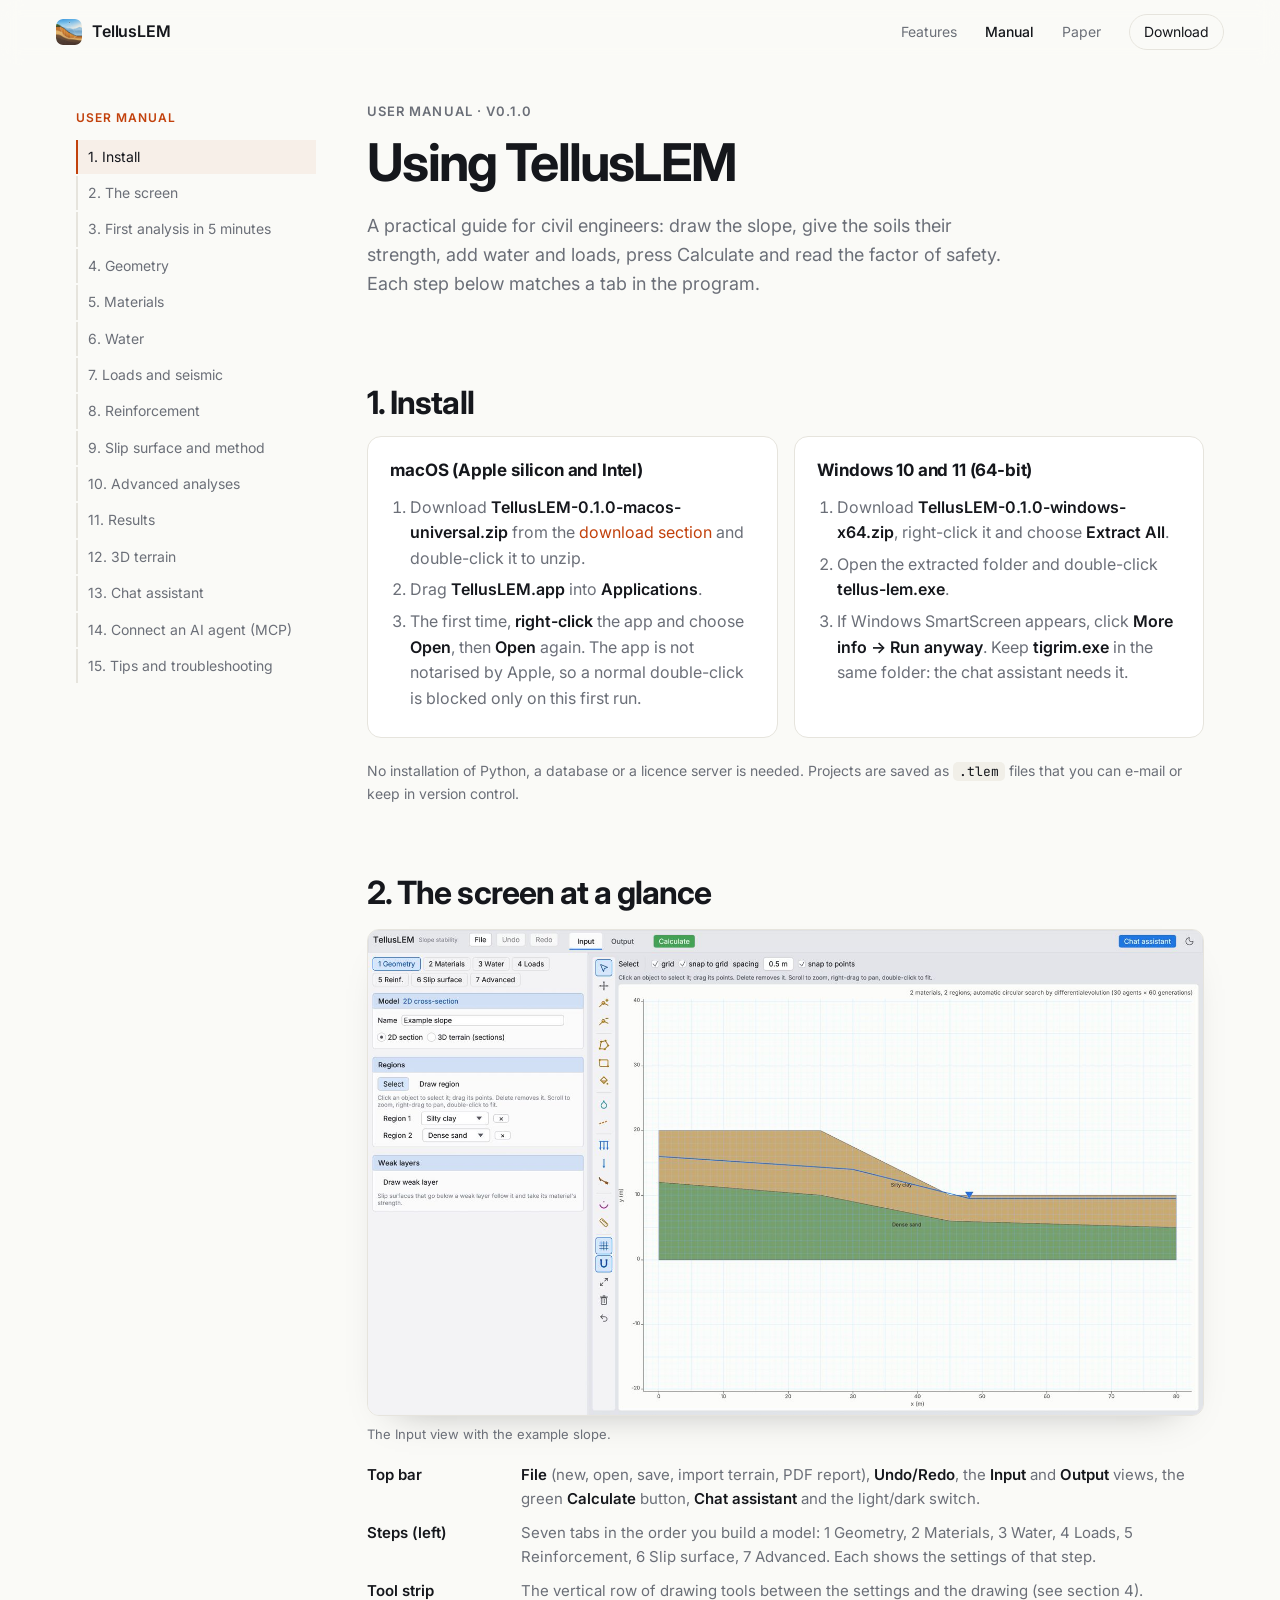
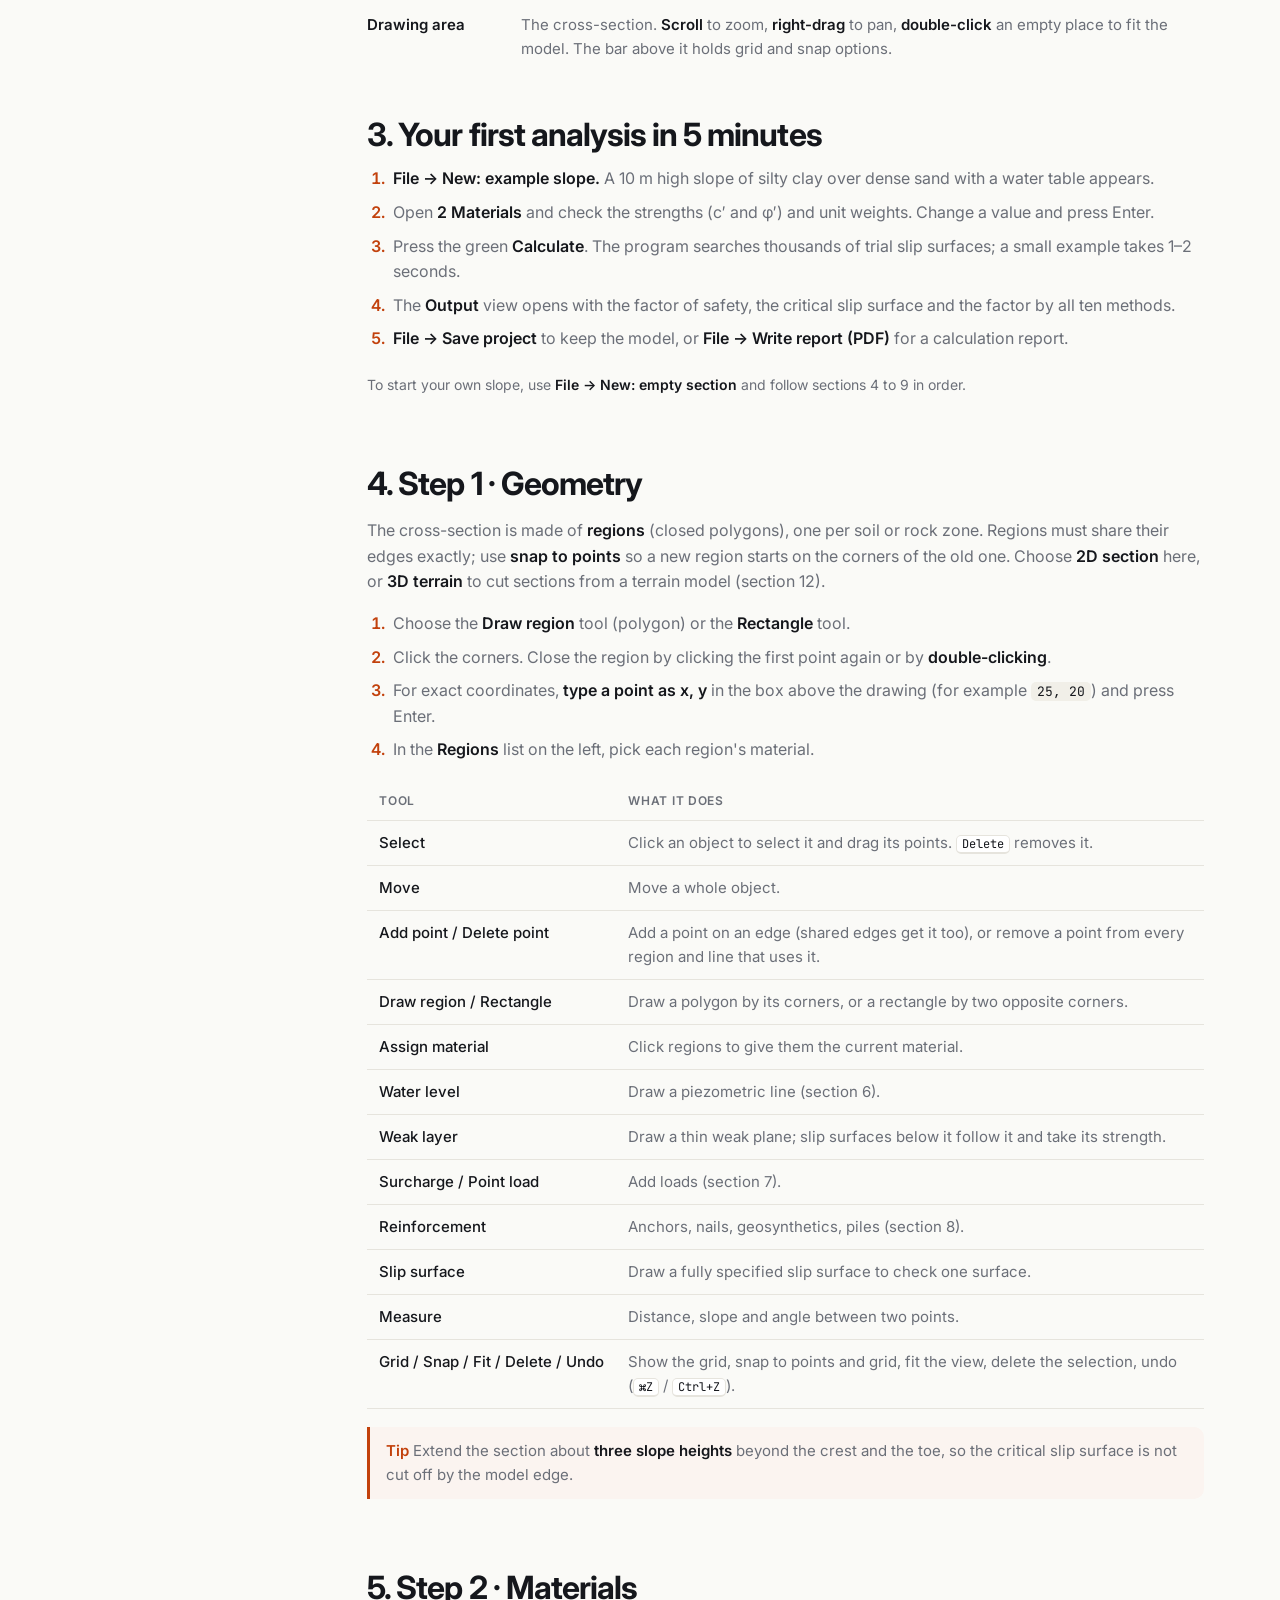
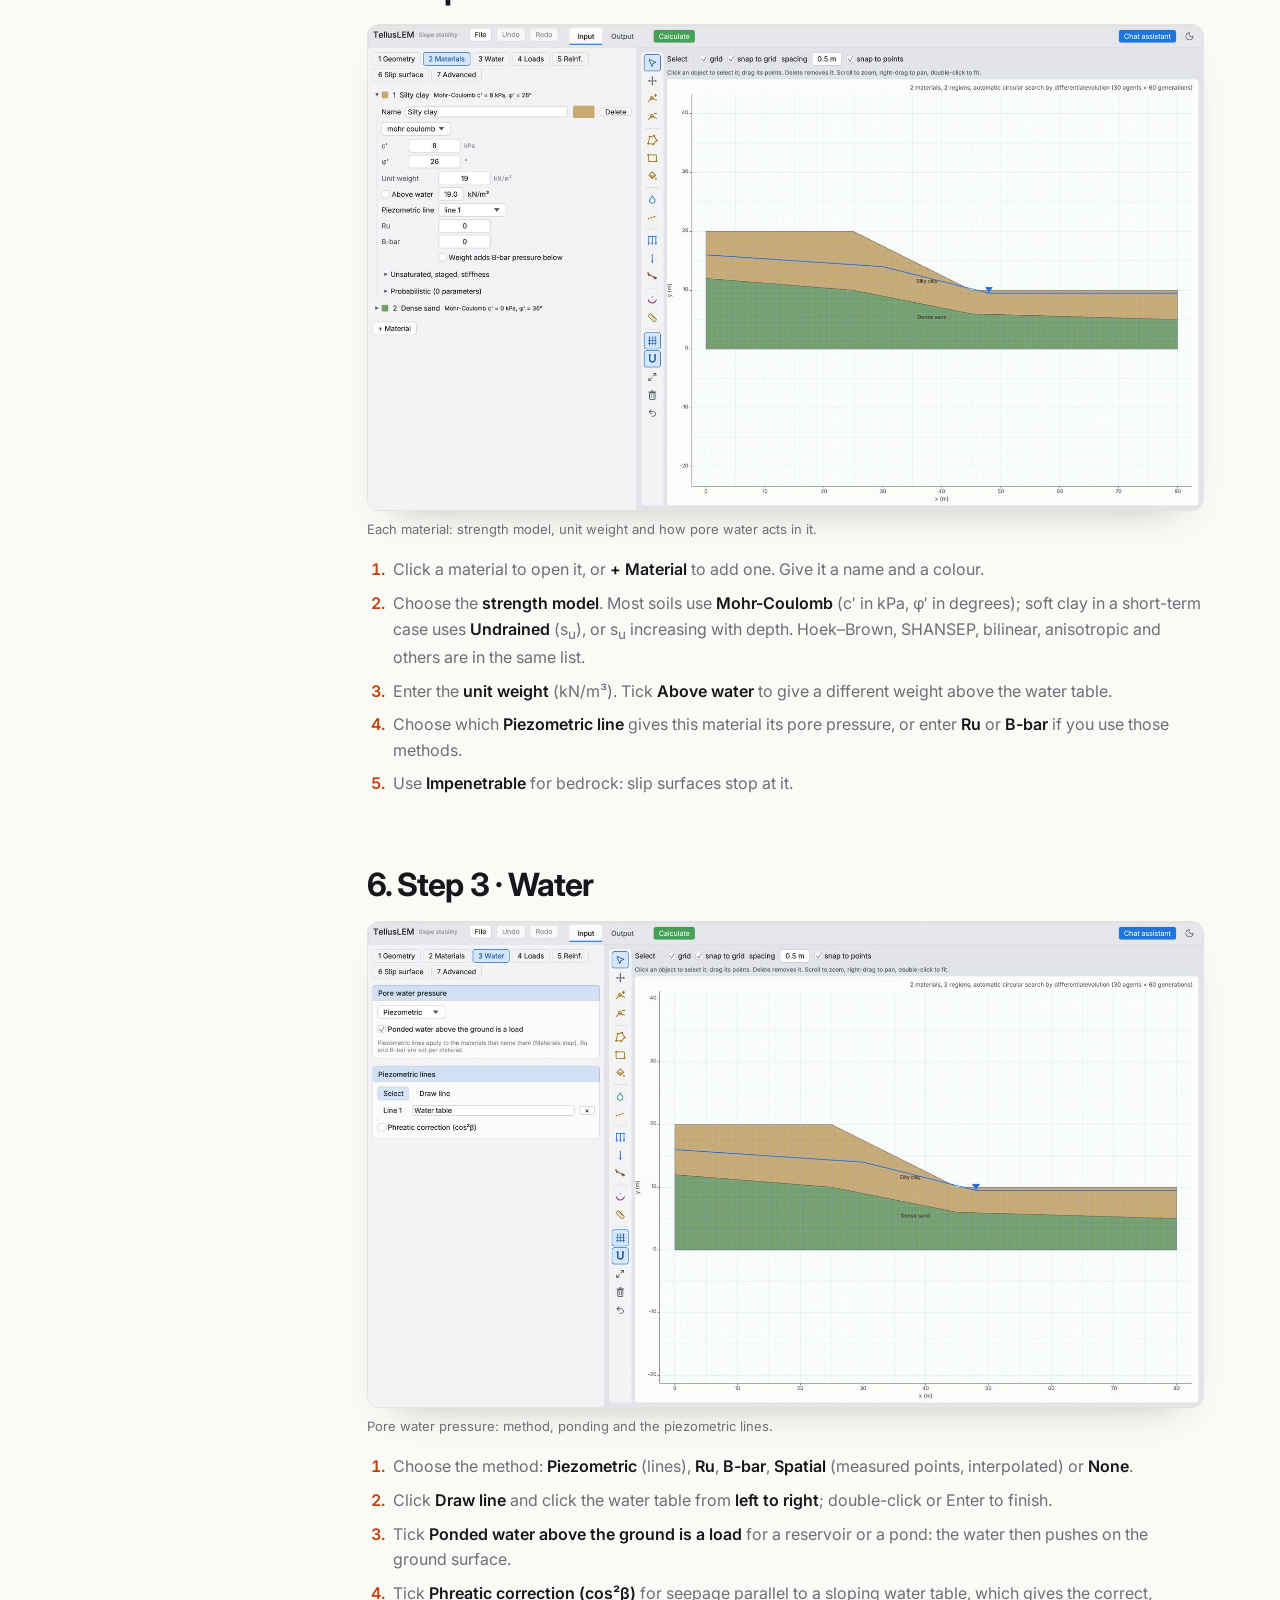
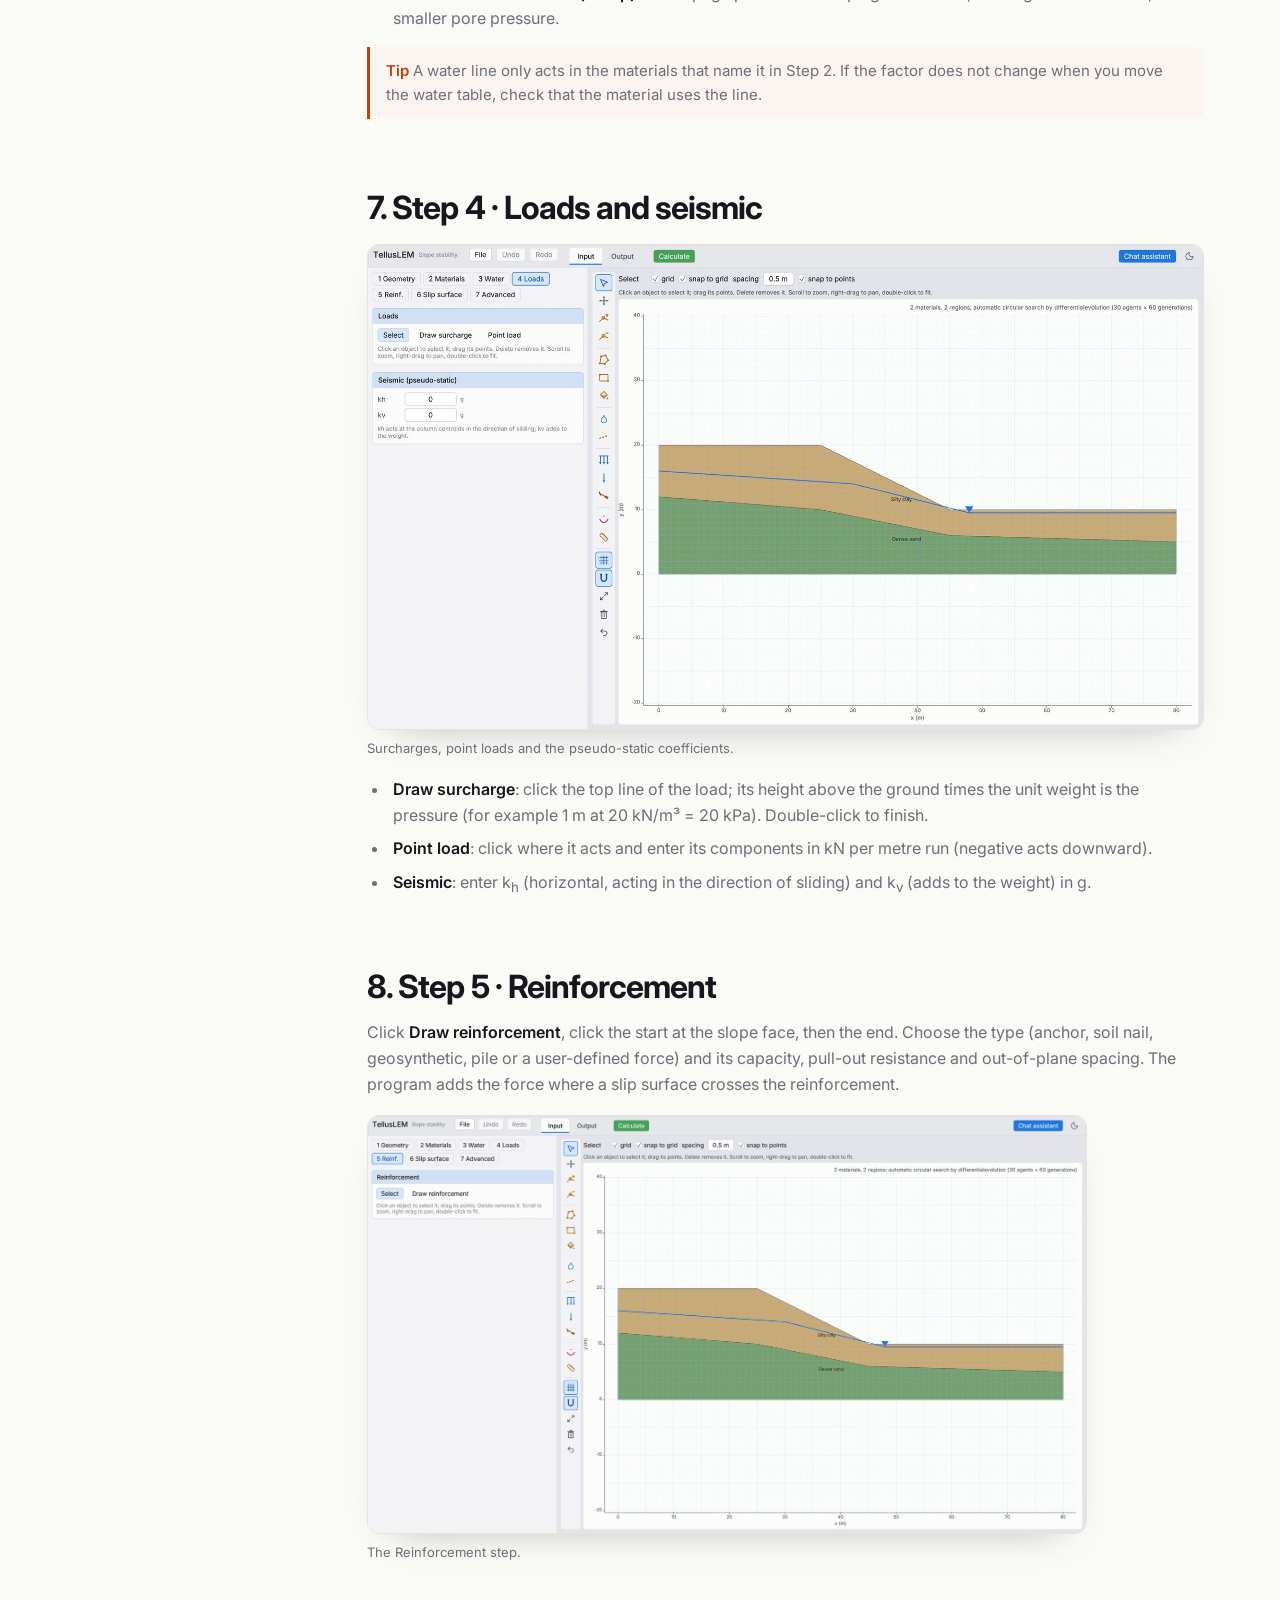
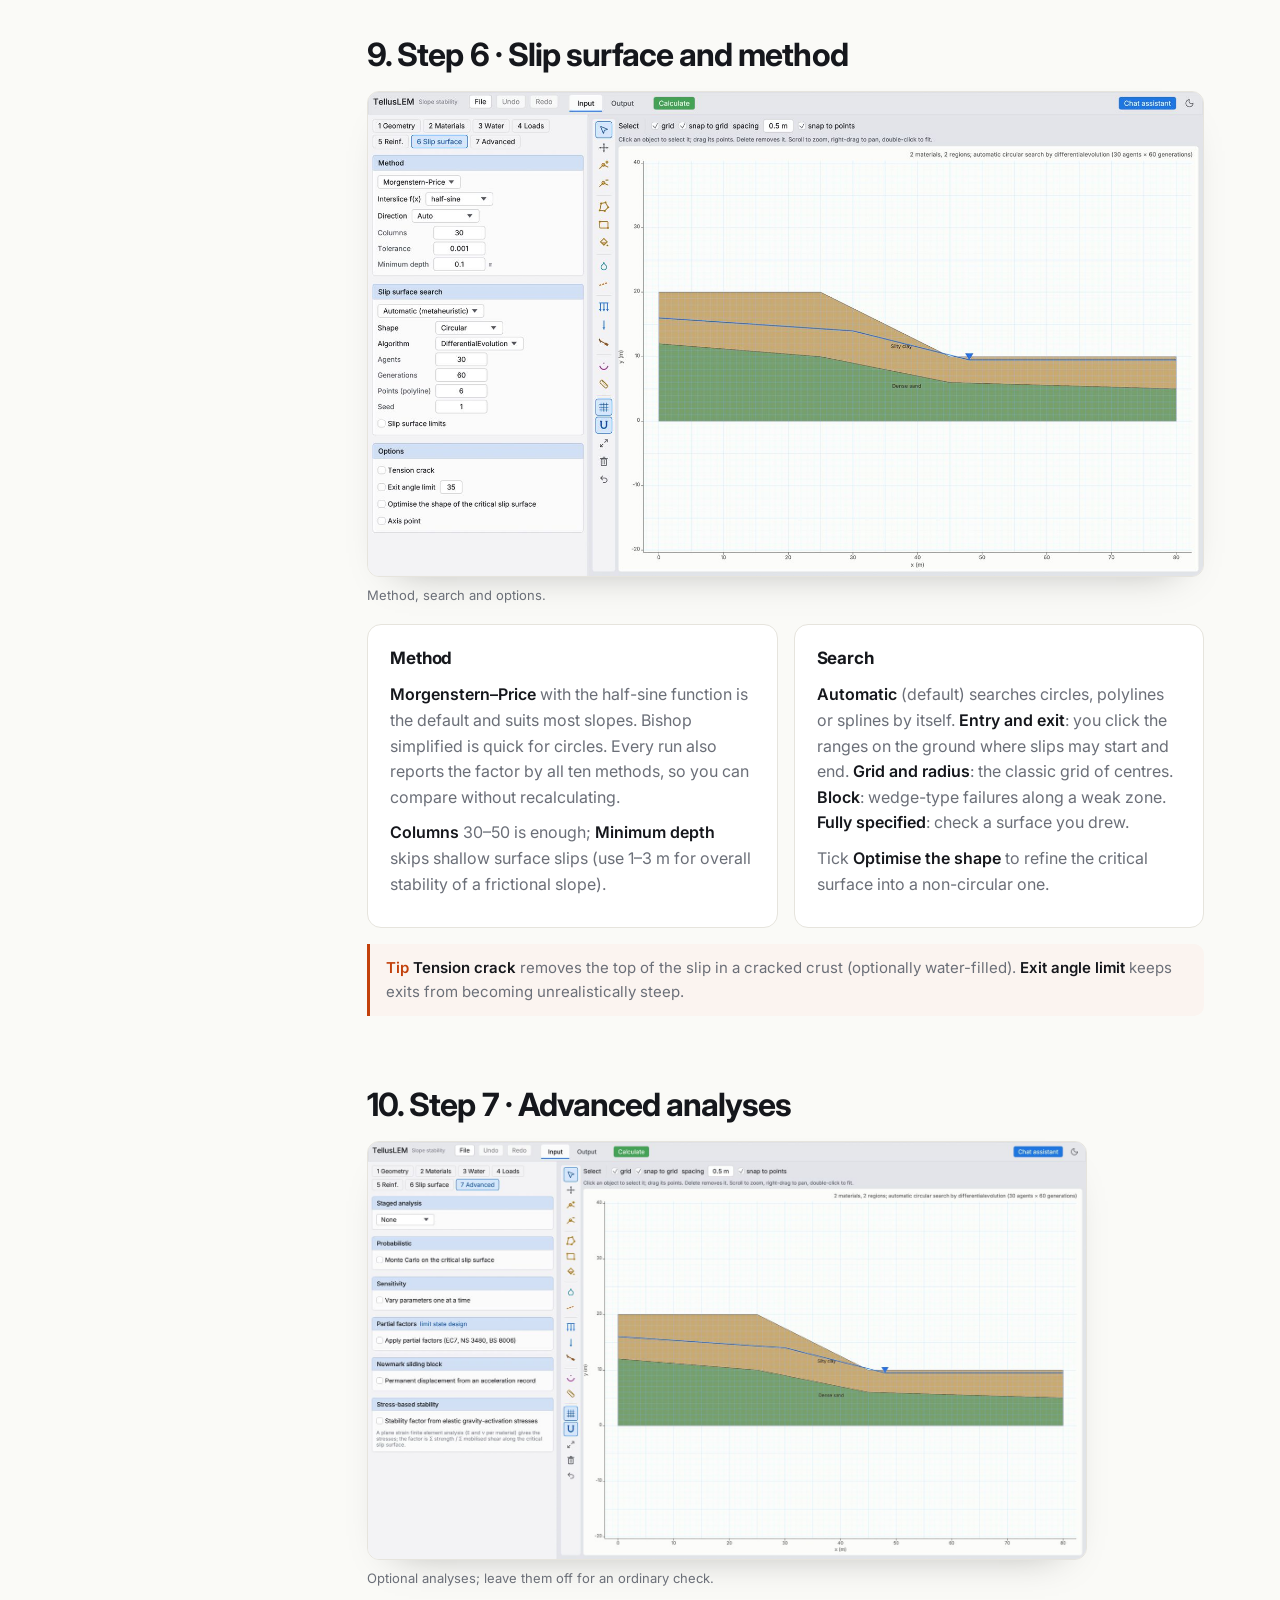
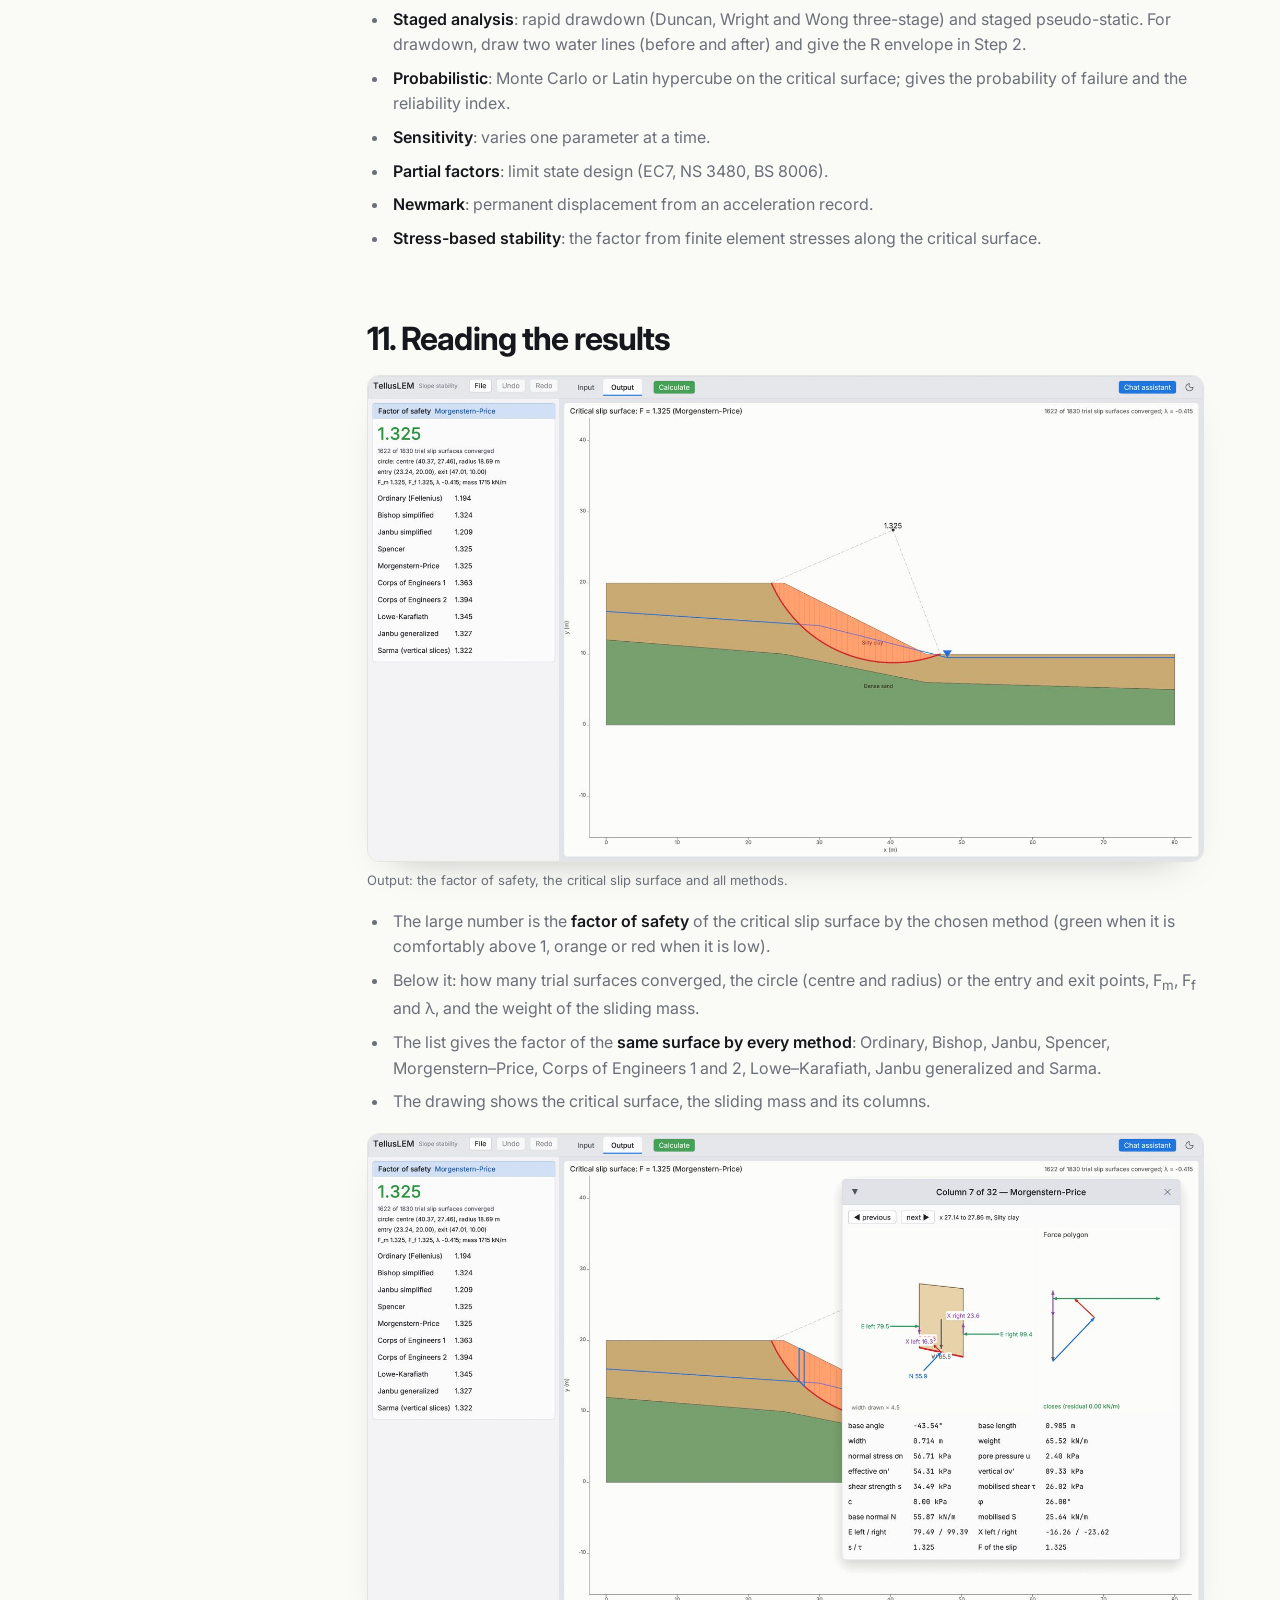
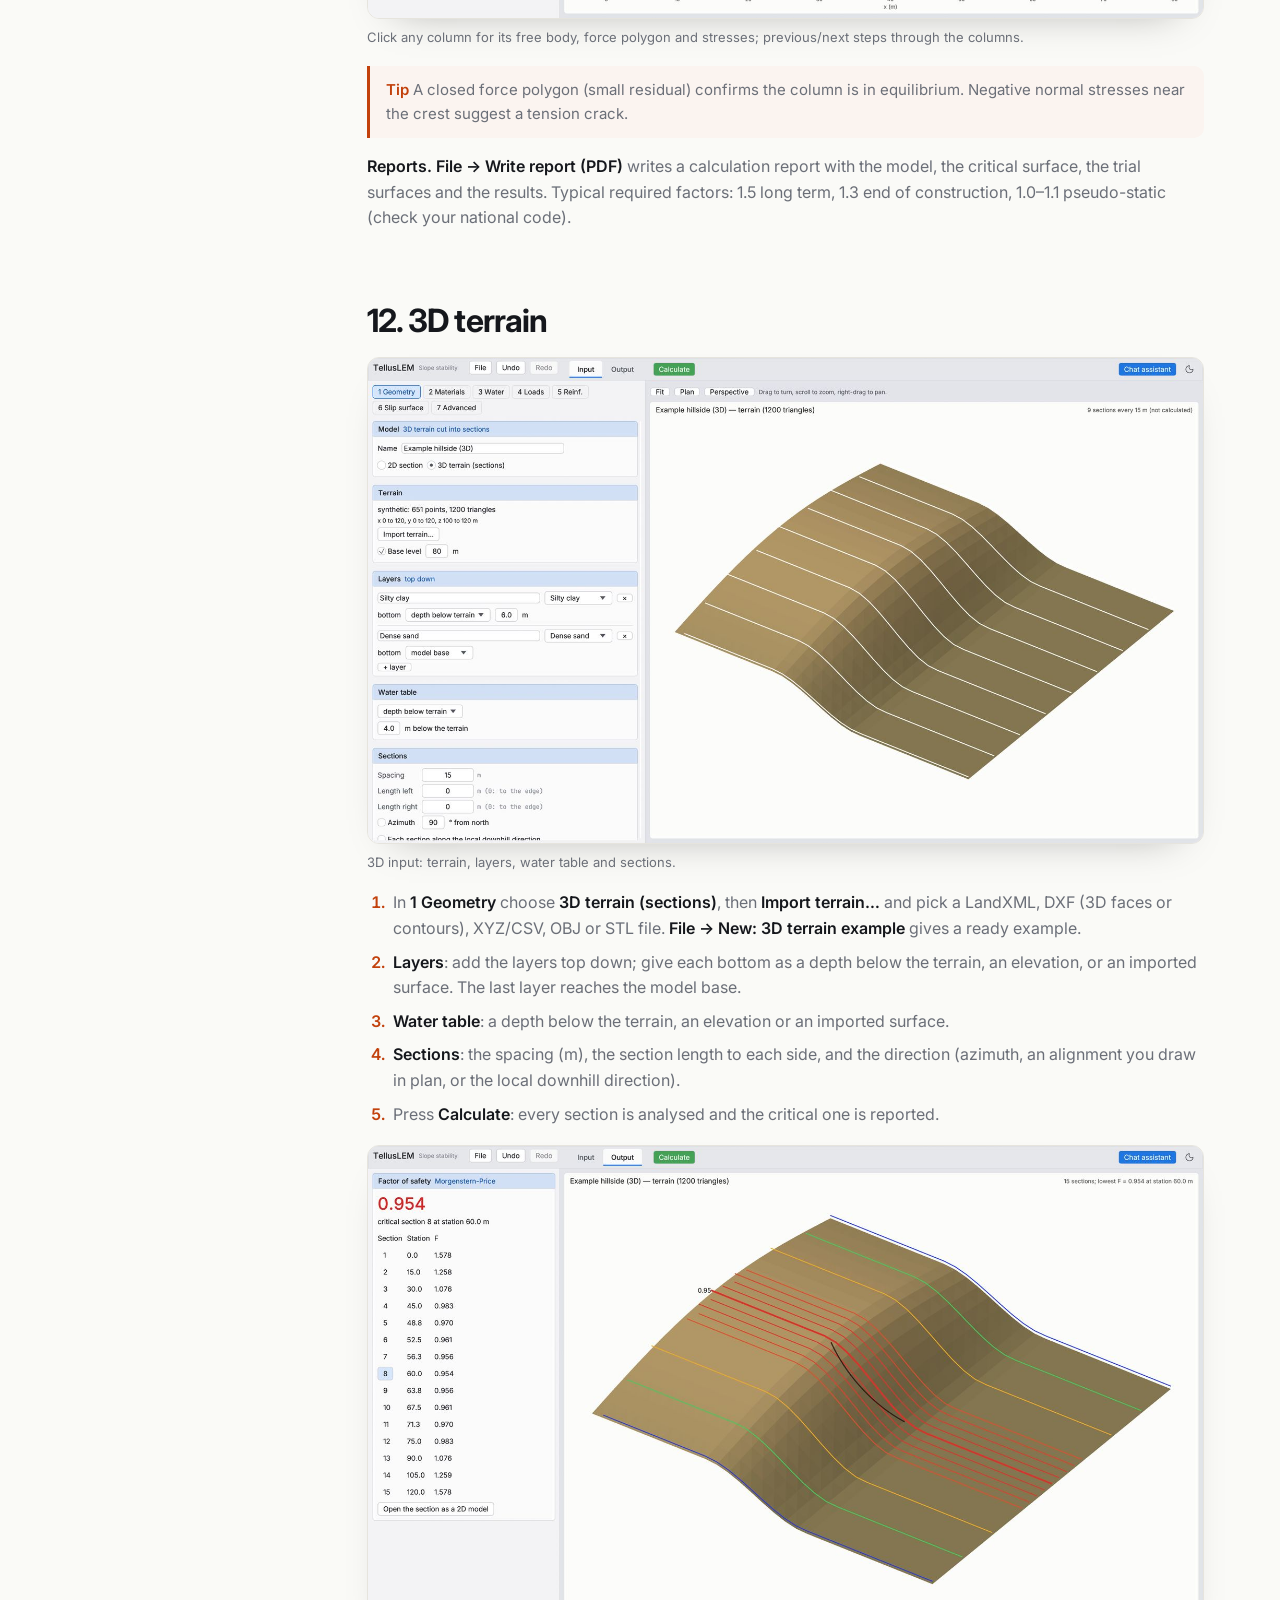
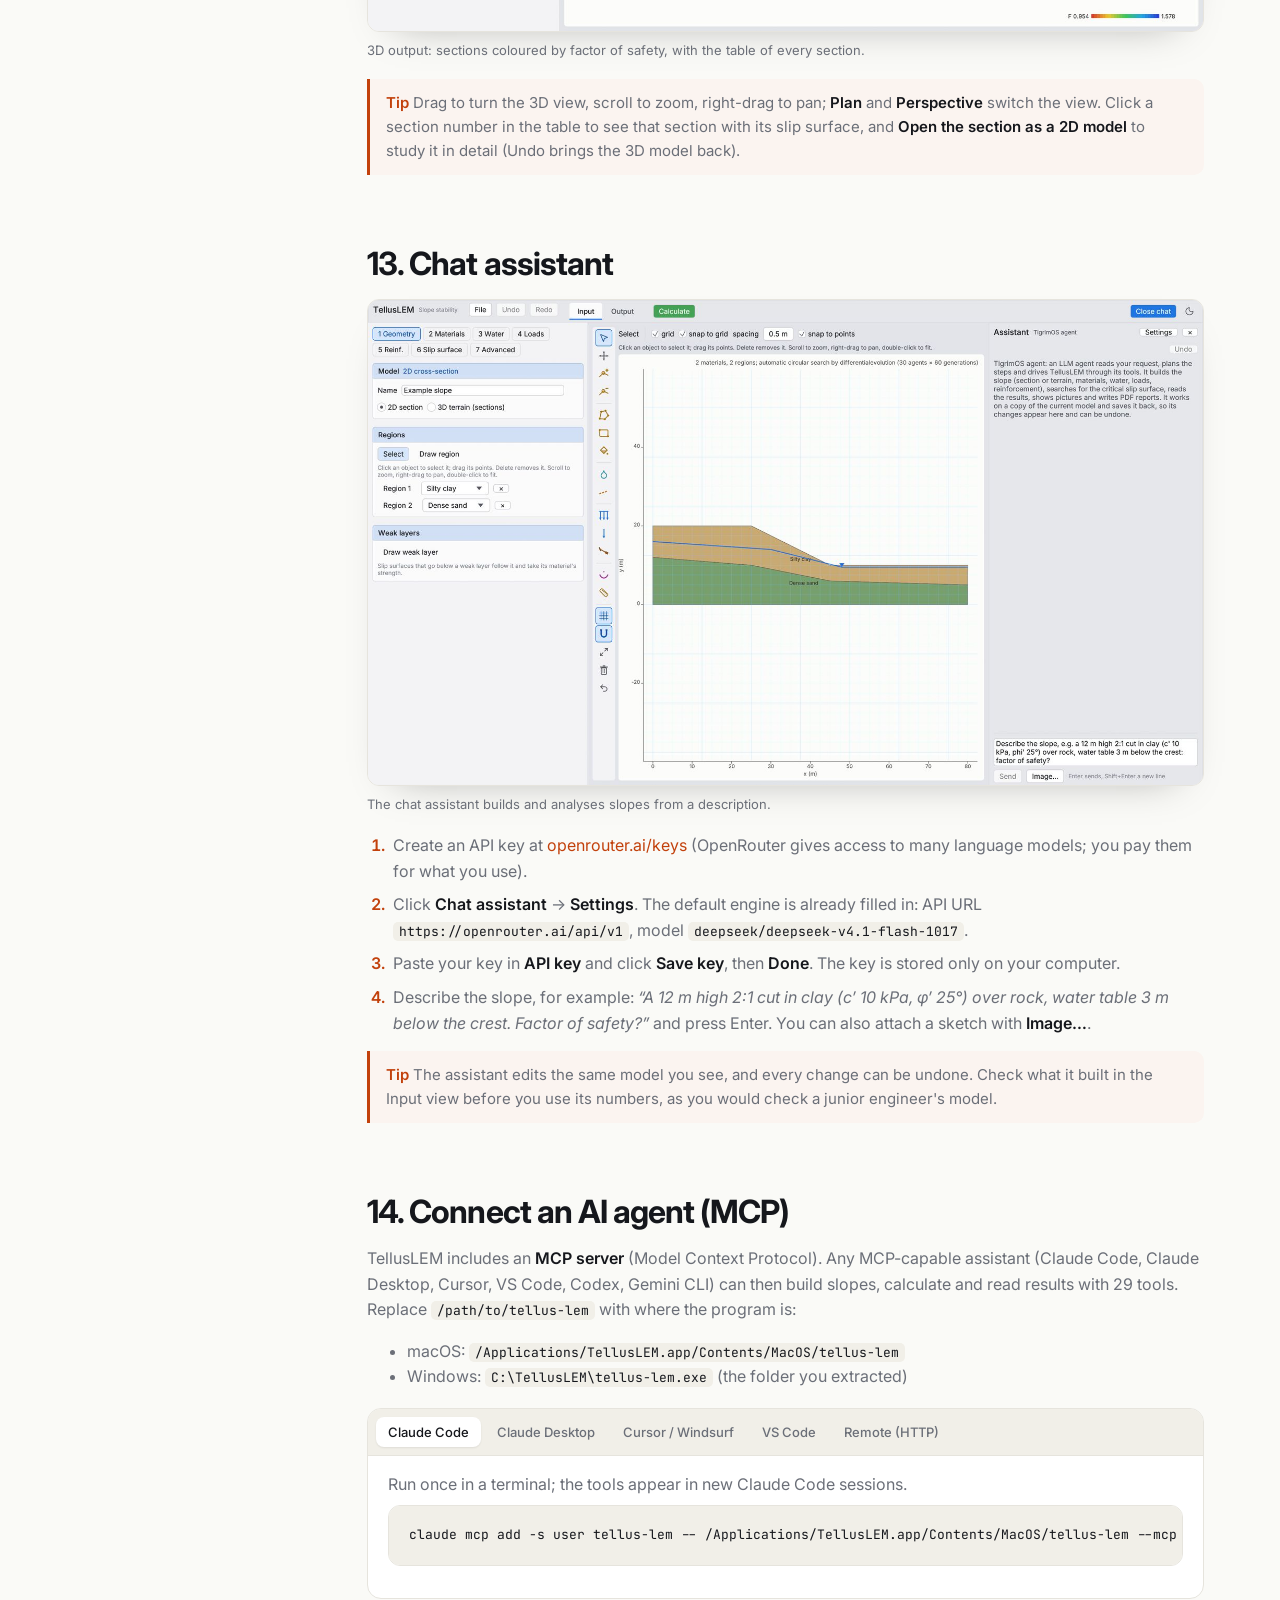
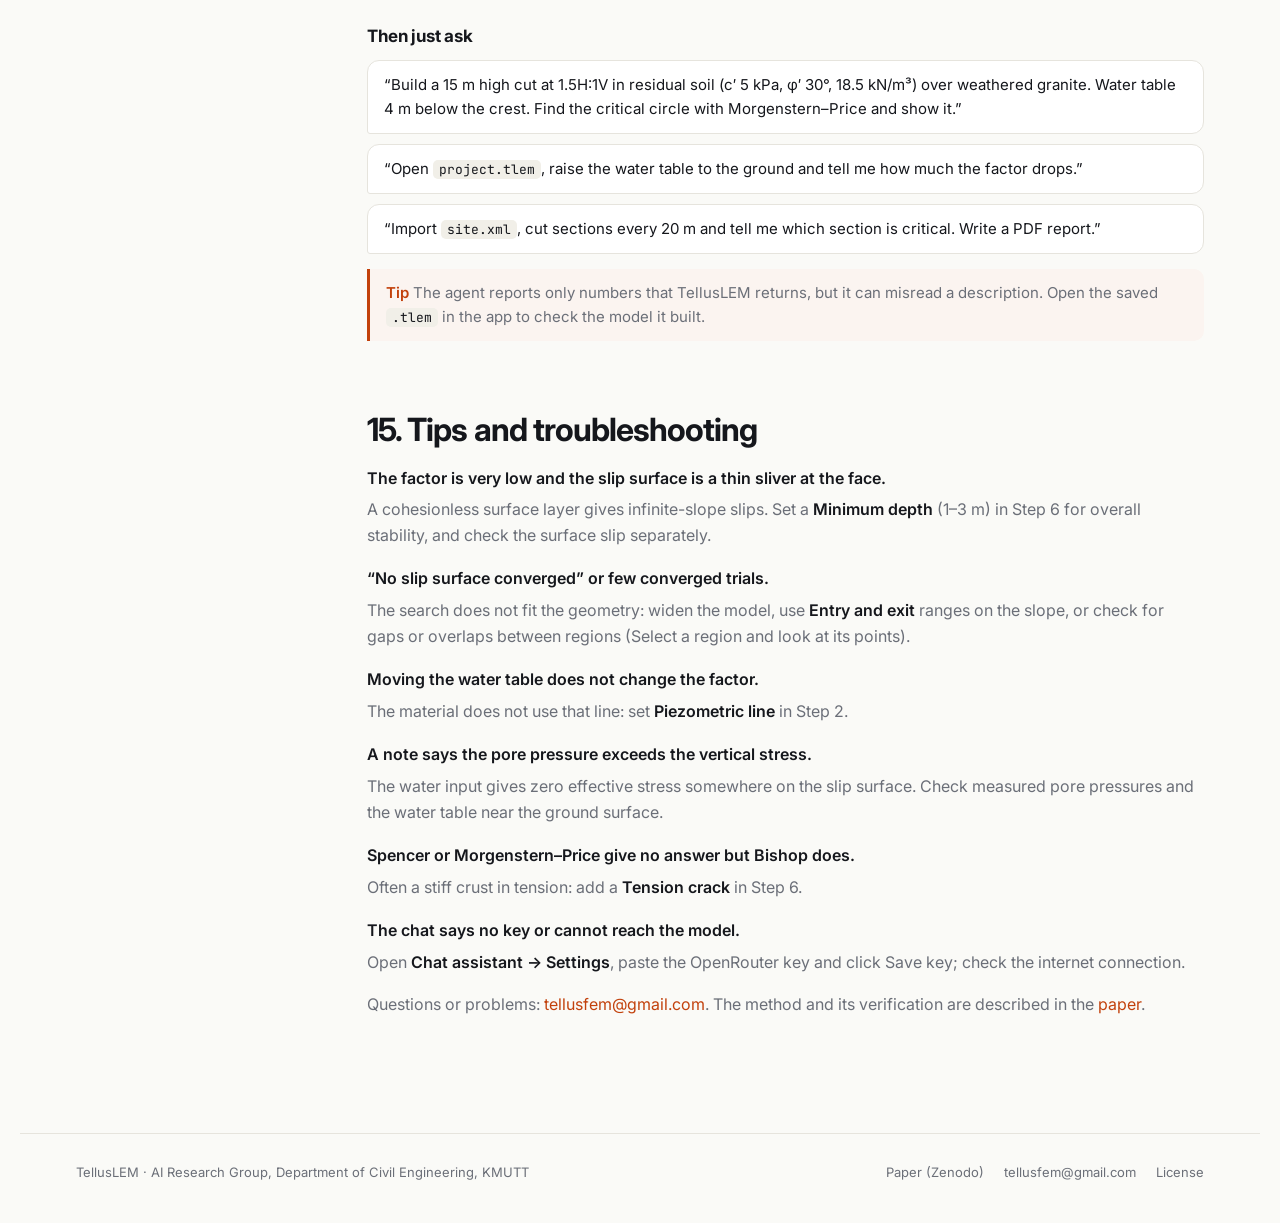
==== commit a31feaea: "Freeware license button and dialog in the footer Adds LICENSE.txt and a License button on the main a" ====
--- a/manual.html
+++ b/manual.html
@@ -9,7 +9,7 @@
 <link rel="preconnect" href="https://fonts.googleapis.com">
 <link rel="preconnect" href="https://fonts.gstatic.com" crossorigin>
 <link href="https://fonts.googleapis.com/css2?family=Inter:wght@400;500;600;700&family=JetBrains+Mono:wght@400;500&display=swap" rel="stylesheet">
-<link rel="stylesheet" href="style.css?v=3">
+<link rel="stylesheet" href="style.css?v=4">
 <link rel="stylesheet" href="manual.css?v=1">
 </head>
 <body>
@@ -348,5 +348,6 @@
 </footer>
 
 <script src="manual.js?v=1"></script>
+<script src="license.js?v=1"></script>
 </body>
 </html>
--- a/style.css
+++ b/style.css
@@ -217,3 +217,36 @@
 
 .manual-link { display: inline-block; margin-top: 16px; }
 .manual-cta { display: inline-block; margin-top: 20px; }
+
+/* license button and dialog */
+.license-btn { cursor: pointer; }
+.license-dialog {
+  width: min(760px, calc(100vw - 32px)); max-height: calc(100vh - 48px);
+  padding: 0; border: 1px solid var(--line); border-radius: var(--radius);
+  background: var(--card); color: var(--fg); font-family: var(--sans);
+  box-shadow: 0 30px 80px rgba(0,0,0,.25);
+}
+.license-dialog::backdrop { background: rgba(10, 12, 16, .55); backdrop-filter: blur(4px); }
+.license-head {
+  display: flex; justify-content: space-between; align-items: flex-start; gap: 16px;
+  padding: 20px 24px 16px; border-bottom: 1px solid var(--line);
+}
+.license-head b { display: block; font-size: 17px; font-weight: 600; }
+.license-head span { display: block; margin-top: 2px; font-size: 13px; color: var(--muted); }
+.license-close {
+  border: none; background: none; color: var(--muted); font-size: 26px; line-height: 1;
+  cursor: pointer; padding: 0 2px; font-family: var(--sans);
+}
+.license-close:hover { color: var(--fg); }
+.license-text {
+  margin: 0; padding: 20px 24px; max-height: calc(100vh - 220px); overflow: auto;
+  font-family: var(--mono); font-size: 12.5px; line-height: 1.6; white-space: pre-wrap;
+  color: var(--fg); background: var(--code-bg);
+}
+.license-foot {
+  display: flex; justify-content: space-between; align-items: center; gap: 16px; flex-wrap: wrap;
+  padding: 14px 24px 18px; border-top: 1px solid var(--line); font-size: 13px;
+}
+.license-foot a { color: var(--muted); }
+.license-foot a:hover { color: var(--fg); }
+.license-foot .btn { padding: 9px 18px; font-size: 14px; cursor: pointer; border: none; font-family: var(--sans); }
